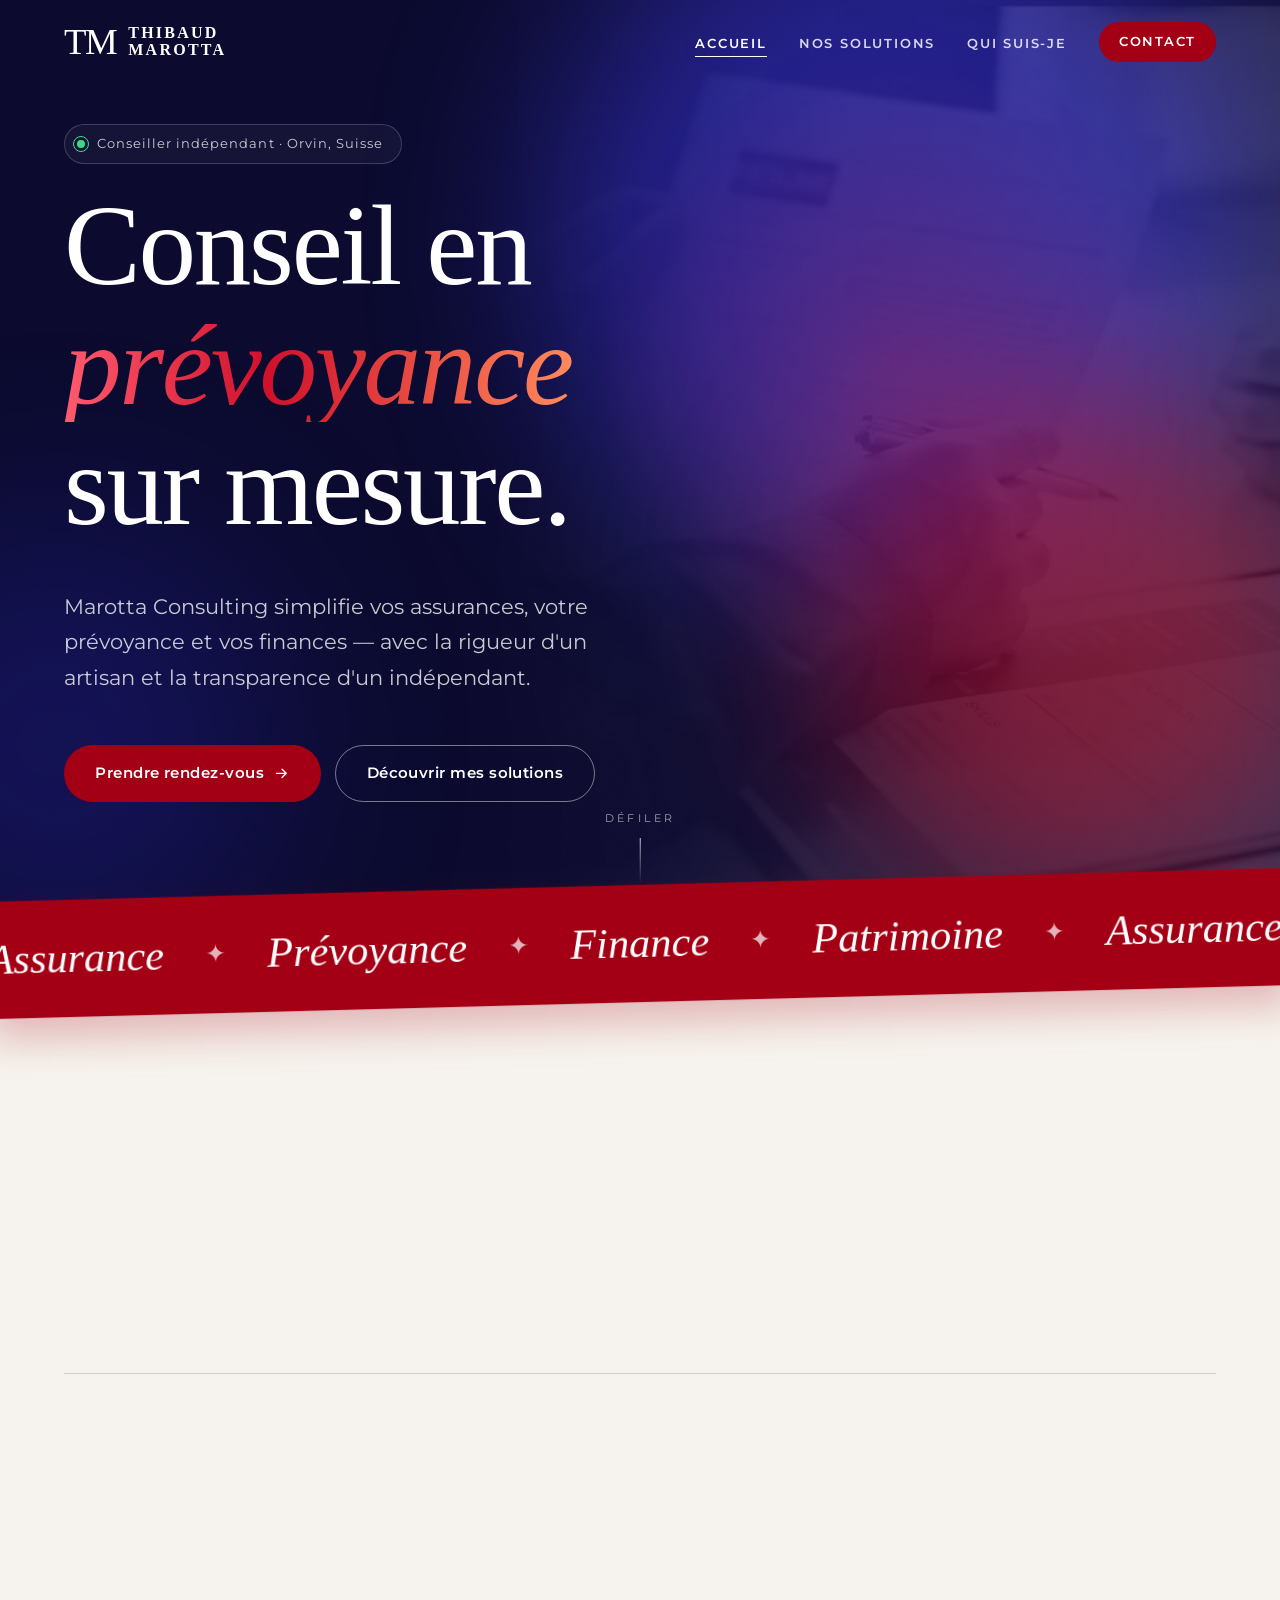
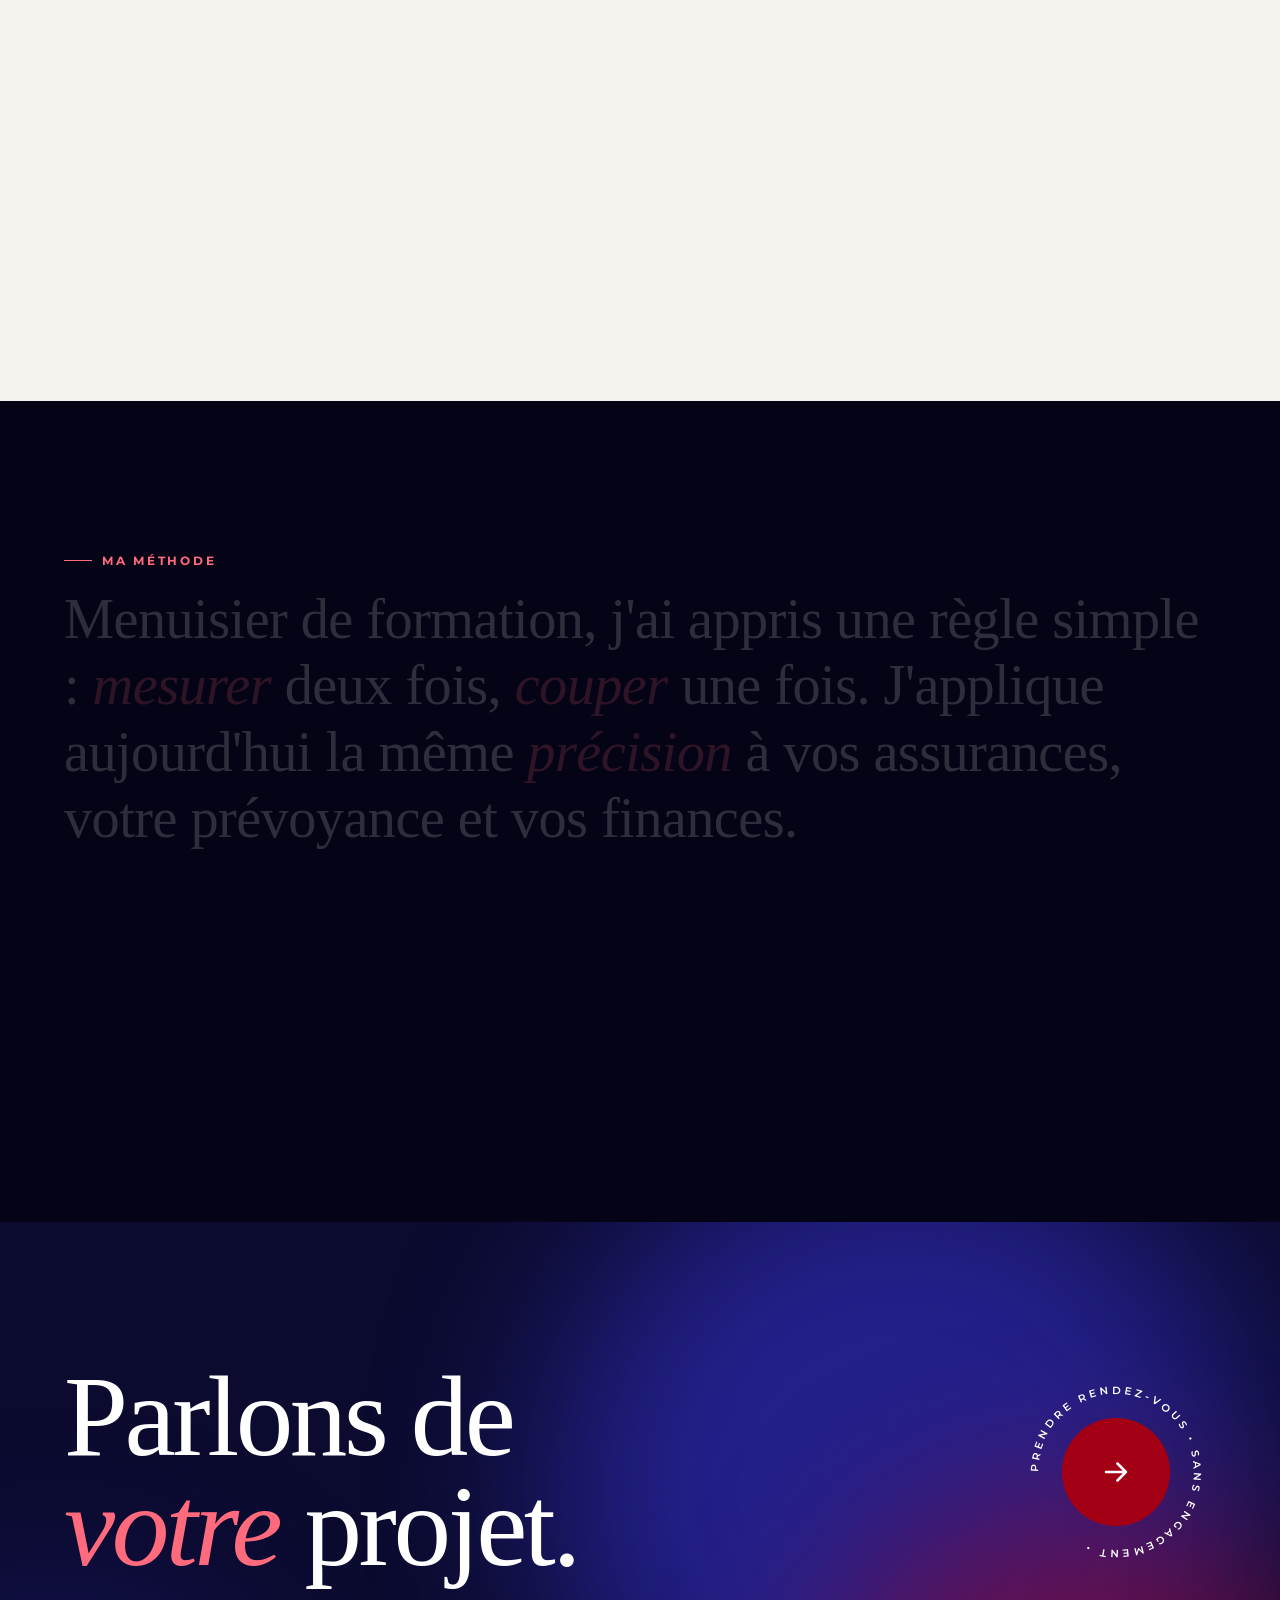
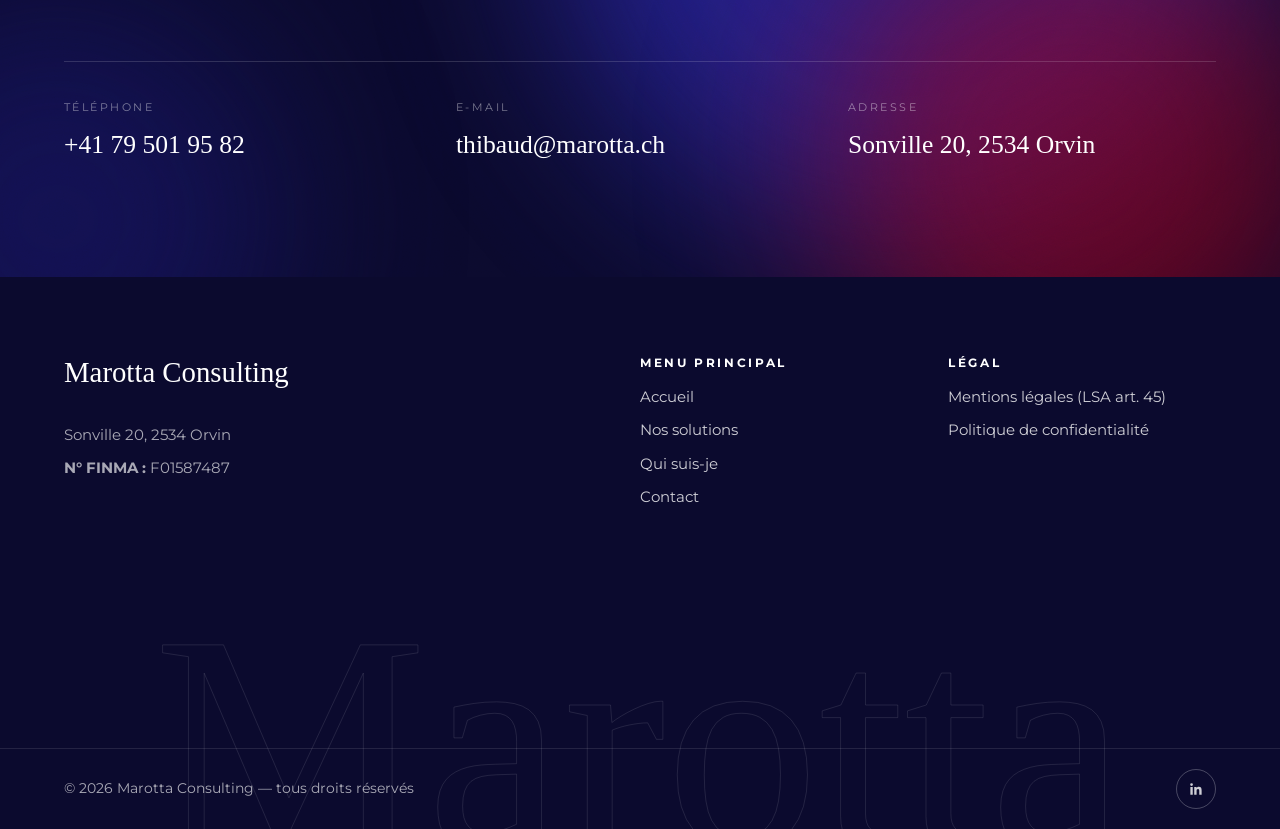
==== index.html @ e974b7c4 "Nouveau site marotta.ch (statique, prêt pour GitHub Pages) Refonte du site Site Creator en HTML/CSS/" ====
<!DOCTYPE html>
<html lang="fr">
<head>
  <meta charset="utf-8">
  <meta name="viewport" content="width=device-width, initial-scale=1">
  <title>Marotta Consulting | Conseil en assurance, prévoyance &amp; finance</title>
  <meta name="description" content="Marotta Consulting, votre partenaire indépendant en assurance, prévoyance et finance pour particuliers et entreprises. Contactez-moi pour un audit personnalisé.">
  <link rel="canonical" href="https://marotta.ch/">
  <meta property="og:title" content="Marotta Consulting | Conseil en assurance, prévoyance & finance">
  <meta property="og:description" content="Conseil indépendant en assurance, prévoyance et finance à Orvin (BE).">
  <meta property="og:image" content="https://marotta.ch/images/hero.png">
  <meta property="og:type" content="website">
  <meta name="theme-color" content="#0b0a2e">
  <link rel="icon" href="images/favicon.svg" type="image/svg+xml">
  <link rel="preconnect" href="https://fonts.bunny.net">
  <link rel="stylesheet" href="https://fonts.bunny.net/css?family=montserrat:400,500,600,700&display=swap">
  <link rel="stylesheet" href="css/style.css">
  <script>
    // Active les animations ; l'écran d'intro n'est montré qu'une fois par visite
    document.documentElement.classList.add("js");
    try { if (sessionStorage.getItem("intro-vue")) document.documentElement.classList.add("skip-intro"); } catch (e) {}
  </script>
</head>
<body>

  <div class="preloader" aria-hidden="true">
    <svg viewBox="0 0 120 70">
      <path d="M4 8 H56 M30 8 V64 M66 64 V8 L88 42 L110 8 V64"/>
    </svg>
    <span class="preloader-name">Thibaud Marotta</span>
  </div>

  <header class="site-header">
    <div class="container">
      <a class="logo" href="index.html" aria-label="Thibaud Marotta — accueil">
        <span class="logo-mark" aria-hidden="true">TM</span>
        <span class="logo-name">Thibaud<br>Marotta</span>
      </a>
      <button class="nav-toggle" type="button" aria-controls="main-nav" aria-expanded="false">
        <span class="visually-hidden">Ouvrir le menu</span>
        <svg viewBox="0 0 24 24" fill="none" stroke="currentColor" stroke-width="2" stroke-linecap="round" aria-hidden="true"><path d="M4 7h16M4 12h16M4 17h16"/></svg>
      </button>
      <nav class="main-nav" id="main-nav" aria-label="Menu principal">
        <ul>
          <li><a href="index.html" aria-current="page">Accueil</a></li>
          <li><a href="nos-solutions.html">Nos solutions</a></li>
          <li><a href="qui-suis-je.html">Qui suis-je</a></li>
          <li><a class="btn btn-primary" href="contact.html">Contact</a></li>
        </ul>
      </nav>
    </div>
  </header>

  <main>
    <section class="hero">
      <div class="aurora" aria-hidden="true"><span></span><span></span><span></span></div>
      <div class="hero-photo" aria-hidden="true"></div>
      <div class="container">
        <p class="hero-eyebrow"><span class="pulse" aria-hidden="true"></span> Conseiller indépendant · Orvin, Suisse</p>
        <h1 class="hero-title">
          <span class="line"><span>Conseil en</span></span>
          <span class="line"><span class="rotator" data-words="assurance,prévoyance,finance,patrimoine"><em>assurance</em></span></span>
          <span class="line"><span>sur mesure.</span></span>
        </h1>
        <p class="hero-lead">Marotta Consulting simplifie vos assurances, votre prévoyance et vos finances — avec la rigueur d'un artisan et la transparence d'un indépendant.</p>
        <div class="hero-actions">
          <a class="btn btn-primary" href="contact.html">
            Prendre rendez-vous
            <svg viewBox="0 0 24 24" fill="none" stroke="currentColor" stroke-width="2" stroke-linecap="round" stroke-linejoin="round" aria-hidden="true"><path d="M5 12h14M13 6l6 6-6 6"/></svg>
          </a>
          <a class="btn btn-outline" href="nos-solutions.html">Découvrir mes solutions</a>
        </div>
      </div>
      <a class="scroll-cue" href="#domaines">Défiler</a>
    </section>

    <div class="marquee" aria-hidden="true">
      <div class="marquee-track">
        <span>Assurance</span><span>Prévoyance</span><span>Finance</span><span>Patrimoine</span>
        <span>Assurance</span><span>Prévoyance</span><span>Finance</span><span>Patrimoine</span>
        <span>Assurance</span><span>Prévoyance</span><span>Finance</span><span>Patrimoine</span>
        <span>Assurance</span><span>Prévoyance</span><span>Finance</span><span>Patrimoine</span>
      </div>
    </div>

    <section class="section" id="domaines">
      <div class="container">
        <div class="section-head" data-reveal>
          <p class="kicker">Domaines d'activité</p>
          <h2 class="big-title">Quatre piliers pour <em>votre sérénité</em>.</h2>
        </div>
        <ul class="pillars">
          <li>
            <a class="pillar" href="contact.html?sujet=Assurance">
              <span class="pillar-num">01</span>
              <span class="pillar-name">Assurance</span>
              <span class="pillar-desc">Protéger ce qui compte le plus.</span>
              <span class="pillar-arrow" aria-hidden="true"><svg viewBox="0 0 24 24" fill="none" stroke="currentColor" stroke-width="1.8" stroke-linecap="round" stroke-linejoin="round"><path d="M5 12h14M13 6l6 6-6 6"/></svg></span>
            </a>
          </li>
          <li>
            <a class="pillar" href="contact.html?sujet=Prévoyance">
              <span class="pillar-num">02</span>
              <span class="pillar-name">Prévoyance</span>
              <span class="pillar-desc">Préparer sereinement votre avenir financier.</span>
              <span class="pillar-arrow" aria-hidden="true"><svg viewBox="0 0 24 24" fill="none" stroke="currentColor" stroke-width="1.8" stroke-linecap="round" stroke-linejoin="round"><path d="M5 12h14M13 6l6 6-6 6"/></svg></span>
            </a>
          </li>
          <li>
            <a class="pillar" href="contact.html?sujet=Finance">
              <span class="pillar-num">03</span>
              <span class="pillar-name">Finance</span>
              <span class="pillar-desc">Optimiser vos ressources et vos projets.</span>
              <span class="pillar-arrow" aria-hidden="true"><svg viewBox="0 0 24 24" fill="none" stroke="currentColor" stroke-width="1.8" stroke-linecap="round" stroke-linejoin="round"><path d="M5 12h14M13 6l6 6-6 6"/></svg></span>
            </a>
          </li>
          <li>
            <a class="pillar" href="contact.html?sujet=Patrimoine">
              <span class="pillar-num">04</span>
              <span class="pillar-name">Patrimoine</span>
              <span class="pillar-desc">Construire et transmettre votre patrimoine.</span>
              <span class="pillar-arrow" aria-hidden="true"><svg viewBox="0 0 24 24" fill="none" stroke="currentColor" stroke-width="1.8" stroke-linecap="round" stroke-linejoin="round"><path d="M5 12h14M13 6l6 6-6 6"/></svg></span>
            </a>
          </li>
        </ul>
      </div>
    </section>

    <section class="manifesto">
      <div class="container">
        <p class="kicker">Ma méthode</p>
        <p class="manifesto-text" data-accent="mesurer,couper,précision">
          Menuisier de formation, j'ai appris une règle simple : mesurer deux fois, couper une fois.
          J'applique aujourd'hui la même précision à vos assurances, votre prévoyance et vos finances.
        </p>
        <ol class="steps">
          <li>
            <h3><span>Étape 01</span>Mesurer</h3>
            <p>J'analyse votre situation, vos couvertures actuelles et vos objectifs.</p>
          </li>
          <li>
            <h3><span>Étape 02</span>Tracer</h3>
            <p>Je vous présente un plan clair, sans jargon, adapté à votre vie.</p>
          </li>
          <li>
            <h3><span>Étape 03</span>Assembler</h3>
            <p>Nous mettons en place ensemble les solutions retenues.</p>
          </li>
          <li>
            <h3><span>Étape 04</span>Ajuster</h3>
            <p>Je reste à vos côtés et j'adapte au fil de vos projets.</p>
          </li>
        </ol>
      </div>
    </section>

    <section class="cta-xl">
      <div class="aurora" aria-hidden="true"><span></span><span></span><span></span></div>
      <div class="container">
        <div class="cta-xl-inner">
          <h2 data-reveal>Parlons de<br><em>votre</em> projet.</h2>
          <a class="badge" href="contact.html" aria-label="Prendre rendez-vous, sans engagement">
            <svg class="badge-ring" viewBox="0 0 200 200" aria-hidden="true">
              <defs><path id="badge-circle" d="M100,100 m-78,0 a78,78 0 1,1 156,0 a78,78 0 1,1 -156,0"/></defs>
              <text><textPath href="#badge-circle">Prendre rendez-vous • sans engagement •</textPath></text>
            </svg>
            <span class="badge-core" aria-hidden="true">
              <svg viewBox="0 0 24 24" fill="none" stroke="currentColor" stroke-width="1.8" stroke-linecap="round" stroke-linejoin="round"><path d="M5 12h14M13 6l6 6-6 6"/></svg>
            </span>
          </a>
        </div>
        <div class="cta-contacts">
          <div><small>Téléphone</small><a href="tel:+41795019582">+41 79 501 95 82</a></div>
          <div><small>E-mail</small><a href="mailto:thibaud@marotta.ch">thibaud@marotta.ch</a></div>
          <div><small>Adresse</small><span>Sonville 20, 2534 Orvin</span></div>
        </div>
      </div>
    </section>
  </main>

  <footer class="site-footer">
    <div class="container footer-grid">
      <div>
        <h2>Marotta Consulting</h2>
        <p>Sonville 20, 2534 Orvin</p>
        <p><strong>N° FINMA :</strong> F01587487</p>
      </div>
      <nav aria-label="Menu du pied de page">
        <h2>Menu principal</h2>
        <ul>
          <li><a href="index.html">Accueil</a></li>
          <li><a href="nos-solutions.html">Nos solutions</a></li>
          <li><a href="qui-suis-je.html">Qui suis-je</a></li>
          <li><a href="contact.html">Contact</a></li>
        </ul>
      </nav>
      <div>
        <h2>Légal</h2>
        <ul>
          <li><a href="documents/lsa_art45.pdf" target="_blank" rel="noopener">Mentions légales (LSA art. 45)</a></li>
          <li><a href="politique-de-confidentialite.html">Politique de confidentialité</a></li>
        </ul>
      </div>
    </div>
    <div class="footer-bottom">
      <div class="container">
        <p>© <span data-year>2026</span> Marotta Consulting — tous droits réservés</p>
        <a class="social" href="https://www.linkedin.com/in/thibaud-marotta-7232b728a" target="_blank" rel="noopener" aria-label="LinkedIn de Thibaud Marotta">
          <svg viewBox="0 0 24 24" fill="currentColor" aria-hidden="true"><path d="M20.45 20.45h-3.56v-5.57c0-1.33-.02-3.04-1.85-3.04-1.85 0-2.14 1.45-2.14 2.94v5.67H9.35V9h3.41v1.56h.05c.48-.9 1.64-1.85 3.37-1.85 3.6 0 4.27 2.37 4.27 5.46v6.28zM5.34 7.43a2.06 2.06 0 1 1 0-4.13 2.06 2.06 0 0 1 0 4.13zM7.12 20.45H3.56V9h3.56v11.45z"/></svg>
        </a>
      </div>
    </div>
  </footer>

  <script src="js/main.js"></script>
</body>
</html>
---- css/style.css ----
/* ==========================================================================
   Marotta Consulting — feuille de style principale
   Identité : bleu nuit + bordeaux, titres serif, texte Montserrat.
   ========================================================================== */

:root {
  --night: #0b0a2e;        /* fond sombre principal */
  --navy: #16145f;         /* bleu nuit de la marque */
  --indigo: #2b27a8;
  --ink: #050416;          /* titres sur fond clair */
  --text: #290005;         /* texte courant */
  --muted: rgba(5, 4, 22, 0.58);
  --red: #a30015;          /* bordeaux : boutons / accents */
  --red-bright: #d1102b;
  --red-dark: #7d0010;
  --cream: #f6f3ee;        /* fond clair chaleureux */
  --soft: #f7f7f7;
  --white: #ffffff;

  --serif: "Times New Roman", Times, Georgia, serif;
  --sans: "Montserrat", system-ui, -apple-system, "Segoe UI", Roboto, sans-serif;

  --radius: 14px;
  --shadow: 0 18px 40px rgba(5, 4, 22, 0.1);
  --container: 1200px;
  --header-h: 84px;
  --ease: cubic-bezier(0.22, 1, 0.36, 1);

  /* grain léger (bruit SVG) */
  --grain: url("data:image/svg+xml,%3Csvg xmlns='http://www.w3.org/2000/svg' width='160' height='160'%3E%3Cfilter id='n'%3E%3CfeTurbulence type='fractalNoise' baseFrequency='.85' numOctaves='3' stitchTiles='stitch'/%3E%3C/filter%3E%3Crect width='100%25' height='100%25' filter='url(%23n)' opacity='.55'/%3E%3C/svg%3E");
}

*,
*::before,
*::after { box-sizing: border-box; }

html { scroll-behavior: smooth; }

body {
  margin: 0;
  font-family: var(--sans);
  font-size: 1.05rem;
  line-height: 1.7;
  color: var(--text);
  background: var(--cream);
  -webkit-font-smoothing: antialiased;
  overflow-x: hidden;
}

::selection { background: var(--red); color: var(--white); }

img { max-width: 100%; display: block; }
a { color: var(--red); }

h1, h2, h3 {
  font-family: var(--serif);
  font-weight: 400;
  color: var(--ink);
  line-height: 1.05;
  margin: 0 0 0.6em;
}
em { font-style: italic; }

.container {
  width: 100%;
  max-width: var(--container);
  margin: 0 auto;
  padding: 0 24px;
}

.visually-hidden {
  position: absolute !important;
  width: 1px; height: 1px;
  overflow: hidden;
  clip: rect(0 0 0 0);
  white-space: nowrap;
}

.kicker {
  display: inline-flex;
  align-items: center;
  gap: 10px;
  margin: 0 0 1.2em;
  font-size: 0.78rem;
  font-weight: 700;
  letter-spacing: 0.22em;
  text-transform: uppercase;
  color: var(--red);
}
.kicker::before {
  content: "";
  width: 28px;
  height: 1px;
  background: currentColor;
}

/* ---------- Écran d'intro (accueil) ---------- */

.preloader {
  position: fixed;
  inset: 0;
  z-index: 100;
  display: none;
  place-items: center;
  background: var(--night);
  color: var(--white);
  /* filet de sécurité : disparaît même si le JS échoue */
  animation: preloader-out 0.8s var(--ease) 2.6s forwards;
}
.js .preloader { display: grid; }
.preloader svg { width: 150px; height: auto; overflow: visible; }
.preloader path {
  fill: none;
  stroke: currentColor;
  stroke-width: 2;
  stroke-dasharray: 400;
  stroke-dashoffset: 400;
  animation: draw 1.2s var(--ease) 0.1s forwards;
}
.preloader-name {
  position: absolute;
  bottom: 12vh;
  font-size: 0.75rem;
  letter-spacing: 0.4em;
  text-transform: uppercase;
  opacity: 0;
  animation: fade-in 0.6s ease 0.6s forwards;
}
.is-loaded .preloader { animation: preloader-out 0.9s var(--ease) forwards; }
.js.skip-intro .preloader { display: none; }

@keyframes draw { to { stroke-dashoffset: 0; } }
@keyframes fade-in { to { opacity: 1; } }
@keyframes preloader-out {
  to { transform: translateY(-100%); visibility: hidden; }
}

/* ---------- Boutons ---------- */

.btn {
  position: relative;
  display: inline-flex;
  align-items: center;
  gap: 0.6em;
  padding: 0.95em 2em;
  border-radius: 999px;
  border: 1px solid transparent;
  font-family: var(--sans);
  font-size: 0.95rem;
  font-weight: 600;
  letter-spacing: 0.03em;
  text-decoration: none;
  cursor: pointer;
  overflow: hidden;
  isolation: isolate;
  transition: color 0.4s var(--ease), border-color 0.4s, transform 0.3s var(--ease);
}
/* remplissage qui monte au survol */
.btn::before {
  content: "";
  position: absolute;
  inset: 0;
  z-index: -1;
  border-radius: inherit;
  transform: translateY(101%);
  transition: transform 0.5s var(--ease);
}
.btn:hover::before { transform: translateY(0); }
.btn svg { width: 1.1em; height: 1.1em; transition: transform 0.4s var(--ease); }
.btn:hover svg { transform: translateX(4px); }

.btn-primary { background: var(--red); color: var(--white); }
.btn-primary::before { background: var(--ink); }

.btn-outline { border-color: rgba(255, 255, 255, 0.45); color: var(--white); }
.btn-outline::before { background: var(--white); }
.btn-outline:hover { color: var(--night); }

.btn-dark { background: var(--ink); color: var(--white); }
.btn-dark::before { background: var(--red); }

/* ---------- En-tête ---------- */

.site-header {
  position: fixed;
  inset: 0 0 auto 0;
  z-index: 50;
  height: var(--header-h);
  display: flex;
  align-items: center;
  transition: background-color 0.4s, transform 0.5s var(--ease), box-shadow 0.4s;
}
.site-header.is-solid,
.page-inner .site-header.is-solid {
  background: rgba(11, 10, 46, 0.82);
  -webkit-backdrop-filter: blur(14px);
  backdrop-filter: blur(14px);
  box-shadow: 0 1px 0 rgba(255, 255, 255, 0.08);
}
.site-header.is-hidden { transform: translateY(-100%); }

.site-header .container {
  display: flex;
  align-items: center;
  justify-content: space-between;
  gap: 24px;
}

.logo {
  display: flex;
  align-items: center;
  gap: 12px;
  color: var(--white);
  text-decoration: none;
}
.logo-mark {
  font-family: var(--serif);
  font-size: 2.3rem;
  letter-spacing: -0.04em;
  line-height: 1;
  transition: transform 0.5s var(--ease);
}
.logo:hover .logo-mark { transform: rotate(-6deg) scale(1.05); }
.logo-name {
  font-family: var(--serif);
  font-size: 1rem;
  font-weight: 700;
  letter-spacing: 0.14em;
  line-height: 1.05;
  text-transform: uppercase;
}

.nav-toggle {
  display: none;
  background: none;
  border: 0;
  color: var(--white);
  padding: 8px;
  cursor: pointer;
}
.nav-toggle svg { width: 28px; height: 28px; }

.main-nav ul {
  display: flex;
  align-items: center;
  gap: 32px;
  margin: 0;
  padding: 0;
  list-style: none;
}
.main-nav a:not(.btn) {
  position: relative;
  color: rgba(255, 255, 255, 0.82);
  text-decoration: none;
  font-size: 0.8rem;
  font-weight: 600;
  letter-spacing: 0.14em;
  text-transform: uppercase;
  transition: color 0.3s;
}
.main-nav a:not(.btn)::after {
  content: "";
  position: absolute;
  left: 0;
  right: 0;
  bottom: -6px;
  height: 1px;
  background: currentColor;
  transform: scaleX(0);
  transform-origin: right;
  transition: transform 0.5s var(--ease);
}
.main-nav a:not(.btn):hover,
.main-nav a[aria-current="page"] { color: var(--white); }
.main-nav a:not(.btn):hover::after,
.main-nav a[aria-current="page"]::after { transform: scaleX(1); transform-origin: left; }
.main-nav .btn { padding: 0.65em 1.5em; font-size: 0.8rem; letter-spacing: 0.12em; text-transform: uppercase; }
.main-nav .btn-primary::before { background: var(--white); }
.main-nav .btn-primary:hover { color: var(--night); }

/* ---------- Fond animé (aurores) ---------- */

.hero,
.page-hero,
.cta-xl {
  position: relative;
  overflow: hidden;
  background: var(--night);
  color: rgba(255, 255, 255, 0.78);
  isolation: isolate;
}
.aurora {
  position: absolute;
  inset: -20%;
  z-index: -2;
  pointer-events: none;
}
.aurora span {
  position: absolute;
  border-radius: 50%;
  filter: blur(90px);
  opacity: 0.75;
  will-change: transform;
}
.aurora span:nth-child(1) {
  width: 55vw; height: 55vw;
  left: 45%; top: 5%;
  background: var(--indigo);
  animation: float-a 18s ease-in-out infinite alternate;
}
.aurora span:nth-child(2) {
  width: 40vw; height: 40vw;
  left: 60%; top: 45%;
  background: var(--red);
  opacity: 0.55;
  animation: float-b 22s ease-in-out infinite alternate;
}
.aurora span:nth-child(3) {
  width: 35vw; height: 35vw;
  left: 5%; top: 55%;
  background: var(--navy);
  animation: float-c 16s ease-in-out infinite alternate;
}
@keyframes float-a { to { transform: translate(-18vw, 12vh) scale(1.15); } }
@keyframes float-b { to { transform: translate(-25vw, -18vh) scale(0.85); } }
@keyframes float-c { to { transform: translate(20vw, -10vh) scale(1.2); } }

/* grain par-dessus */
.hero::after,
.page-hero::after,
.cta-xl::after {
  content: "";
  position: absolute;
  inset: 0;
  z-index: -1;
  background-image: var(--grain);
  opacity: 0.14;
  mix-blend-mode: overlay;
  pointer-events: none;
}

/* ---------- Bandeau d'accueil ---------- */

.hero {
  min-height: 100vh;
  min-height: 100svh;
  display: flex;
  align-items: center;
  padding: calc(var(--header-h) + 40px) 0 110px;
}
/* photo discrète à droite */
.hero-photo {
  position: absolute;
  inset: 0 0 0 38%;
  z-index: -2;
  background: url("../images/hero.png") center / cover no-repeat;
  opacity: 0.22;
  mix-blend-mode: luminosity;
  -webkit-mask-image: linear-gradient(90deg, transparent, #000 45%);
  mask-image: linear-gradient(90deg, transparent, #000 45%);
}
/* halo qui suit la souris */
.hero::before {
  content: "";
  position: absolute;
  inset: 0;
  z-index: -1;
  background: radial-gradient(520px circle at var(--mx, 70%) var(--my, 40%), rgba(209, 16, 43, 0.22), transparent 60%);
  transition: background 0.2s;
  pointer-events: none;
}

.hero-eyebrow {
  display: inline-flex;
  align-items: center;
  gap: 12px;
  margin: 0 0 2em;
  padding: 8px 18px 8px 12px;
  border: 1px solid rgba(255, 255, 255, 0.18);
  border-radius: 999px;
  font-size: 0.8rem;
  letter-spacing: 0.08em;
  background: rgba(255, 255, 255, 0.04);
}
.pulse {
  position: relative;
  width: 8px;
  height: 8px;
  border-radius: 50%;
  background: #3ddc84;
}
.pulse::after {
  content: "";
  position: absolute;
  inset: -4px;
  border-radius: 50%;
  border: 1px solid #3ddc84;
  animation: pulse 2s ease-out infinite;
}
@keyframes pulse { from { transform: scale(0.6); opacity: 1; } to { transform: scale(2.2); opacity: 0; } }

.hero-title {
  color: var(--white);
  font-size: clamp(3rem, 9vw, 7.4rem);
  line-height: 0.98;
  letter-spacing: -0.02em;
  margin-bottom: 0.35em;
}
.hero-title .line { display: block; overflow: hidden; padding-bottom: 0.06em; }
.hero-title .line > span { display: inline-block; }
.hero-title em {
  font-style: italic;
  background: linear-gradient(90deg, #ff5a6e, var(--red-bright) 40%, #ff8a5c);
  -webkit-background-clip: text;
  background-clip: text;
  color: transparent;
}

/* mot qui change tout seul */
.rotator { display: inline-block; }
.rotator em { display: inline-block; transition: transform 0.6s var(--ease), opacity 0.6s var(--ease), filter 0.6s; }
.rotator.is-out em { transform: translateY(-60%); opacity: 0; filter: blur(6px); }
.rotator.is-in em { transform: translateY(60%); opacity: 0; filter: blur(6px); transition: none; }

.hero-lead {
  font-size: clamp(1.05rem, 1.8vw, 1.3rem);
  max-width: 560px;
  margin: 0 0 2.4em;
}
.hero-actions { display: flex; flex-wrap: wrap; gap: 14px; }

.scroll-cue {
  position: absolute;
  left: 50%;
  bottom: 28px;
  transform: translateX(-50%);
  display: flex;
  flex-direction: column;
  align-items: center;
  gap: 10px;
  color: rgba(255, 255, 255, 0.6);
  font-size: 0.7rem;
  letter-spacing: 0.3em;
  text-transform: uppercase;
  text-decoration: none;
}
.scroll-cue::after {
  content: "";
  width: 1px;
  height: 46px;
  background: linear-gradient(rgba(255, 255, 255, 0.8), transparent);
  animation: cue 2s var(--ease) infinite;
  transform-origin: top;
}
@keyframes cue {
  0% { transform: scaleY(0); }
  50% { transform: scaleY(1); transform-origin: top; }
  51% { transform-origin: bottom; }
  100% { transform: scaleY(0); transform-origin: bottom; }
}

/* apparition du titre au chargement */
.js .hero-title .line > span,
.js .hero-eyebrow,
.js .hero-lead,
.js .hero-actions {
  transform: translateY(110%);
  opacity: 0;
}
.js .hero-eyebrow,
.js .hero-lead,
.js .hero-actions { transform: translateY(30px); }
.is-loaded .hero-title .line > span,
.is-loaded .hero-eyebrow,
.is-loaded .hero-lead,
.is-loaded .hero-actions {
  transform: none;
  opacity: 1;
  transition: transform 1.2s var(--ease), opacity 1.2s var(--ease);
}
.is-loaded .hero-eyebrow { transition-delay: 0.1s; }
.is-loaded .hero-title .line:nth-child(1) > span { transition-delay: 0.2s; }
.is-loaded .hero-title .line:nth-child(2) > span { transition-delay: 0.32s; }
.is-loaded .hero-title .line:nth-child(3) > span { transition-delay: 0.44s; }
.is-loaded .hero-lead { transition-delay: 0.6s; }
.is-loaded .hero-actions { transition-delay: 0.72s; }

/* ---------- Bandeau défilant ---------- */

.marquee {
  position: relative;
  overflow: hidden;
  padding: 22px 0;
  background: var(--red);
  color: var(--white);
  transform: rotate(-1.5deg) scale(1.02);
  margin: -26px 0 0;
  z-index: 2;
  box-shadow: 0 20px 40px rgba(163, 0, 21, 0.25);
}
.marquee-track {
  display: flex;
  width: max-content;
  animation: marquee 28s linear infinite;
}
.marquee:hover .marquee-track { animation-play-state: paused; }
.marquee-track span {
  display: inline-flex;
  align-items: center;
  gap: 40px;
  padding-right: 40px;
  font-family: var(--serif);
  font-size: clamp(1.6rem, 3.4vw, 2.6rem);
  font-style: italic;
  white-space: nowrap;
}
.marquee-track span::after { content: "✦"; font-style: normal; font-size: 0.6em; opacity: 0.7; }
@keyframes marquee { to { transform: translateX(-50%); } }

/* ---------- Sections ---------- */

.section { padding: 120px 0; }
.section-soft { background: var(--soft); }

.section-head { max-width: 820px; margin-bottom: 60px; }
.big-title {
  font-size: clamp(2.4rem, 5.5vw, 4.4rem);
  letter-spacing: -0.02em;
}
.big-title em { color: var(--red); }

.section-title {
  text-align: center;
  font-size: clamp(2rem, 4.4vw, 3rem);
  letter-spacing: -0.01em;
}
.section-intro {
  max-width: 760px;
  margin: 0 auto 60px;
  text-align: center;
  color: var(--muted);
}

/* Les 4 piliers (liste interactive) */
.pillars { list-style: none; margin: 0; padding: 0; border-top: 1px solid rgba(5, 4, 22, 0.15); }
.pillar {
  position: relative;
  display: grid;
  grid-template-columns: 80px 1fr 1.2fr 60px;
  align-items: center;
  gap: 24px;
  padding: 34px 28px;
  border-bottom: 1px solid rgba(5, 4, 22, 0.15);
  color: var(--ink);
  text-decoration: none;
  overflow: hidden;
  isolation: isolate;
  transition: color 0.5s var(--ease), padding 0.5s var(--ease);
}
.pillar::before {
  content: "";
  position: absolute;
  inset: 0;
  z-index: -1;
  background: linear-gradient(100deg, var(--night), var(--navy) 60%, var(--red));
  clip-path: inset(100% 0 0 0);
  transition: clip-path 0.6s var(--ease);
}
.pillar:hover,
.pillar:focus-visible { color: var(--white); padding-left: 44px; }
.pillar:hover::before,
.pillar:focus-visible::before { clip-path: inset(0 0 0 0); }
.pillar-num { font-size: 0.85rem; font-weight: 600; letter-spacing: 0.1em; opacity: 0.55; }
.pillar-name {
  font-family: var(--serif);
  font-size: clamp(2rem, 4.6vw, 3.6rem);
  line-height: 1;
  transition: transform 0.5s var(--ease);
}
.pillar:hover .pillar-name { transform: translateX(10px); font-style: italic; }
.pillar-desc { color: inherit; opacity: 0.7; }
.pillar-arrow {
  justify-self: end;
  display: grid;
  place-items: center;
  width: 52px;
  height: 52px;
  border-radius: 50%;
  border: 1px solid currentColor;
  transition: transform 0.5s var(--ease), background 0.4s, color 0.4s;
}
.pillar-arrow svg { width: 20px; height: 20px; }
.pillar:hover .pillar-arrow { transform: rotate(-45deg); background: var(--white); color: var(--red); border-color: var(--white); }

/* Manifeste (s'éclaire mot à mot) */
.manifesto {
  padding: 140px 0 100px;
  background: var(--ink);
  color: var(--white);
}
.manifesto .kicker { color: #ff6b7d; }
.manifesto-text {
  margin: 0;
  font-family: var(--serif);
  font-size: clamp(1.9rem, 4.4vw, 3.6rem);
  line-height: 1.18;
  letter-spacing: -0.01em;
}
.manifesto-text .w { opacity: 0.16; transition: opacity 0.3s; }
.manifesto-text .w.is-lit { opacity: 1; }
.manifesto-text .w.accent { font-style: italic; color: #ff6b7d; }
.no-js .manifesto-text .w, .manifesto-text:not(.is-split) { opacity: 1; }

/* Méthode en 4 étapes */
.steps {
  position: relative;
  display: grid;
  grid-template-columns: repeat(4, 1fr);
  gap: 32px;
  list-style: none;
  margin: 90px 0 0;
  padding: 40px 0 0;
  counter-reset: step;
}
.steps::before {
  content: "";
  position: absolute;
  top: 0;
  left: 0;
  right: 0;
  height: 1px;
  background: linear-gradient(90deg, #ff6b7d, rgba(255, 255, 255, 0.25));
  transform: scaleX(var(--progress, 0));
  transform-origin: left;
  transition: transform 1.6s var(--ease);
}
.steps.is-in { --progress: 1; }
.steps li { position: relative; }
.steps li::before {
  content: "";
  position: absolute;
  top: -46px;
  left: 0;
  width: 11px;
  height: 11px;
  border-radius: 50%;
  background: #ff6b7d;
  box-shadow: 0 0 0 6px rgba(255, 107, 125, 0.15);
}
.steps h3 { color: var(--white); font-size: 1.9rem; margin-bottom: 0.3em; }
.steps h3 span { display: block; margin-bottom: 0.6em; font-family: var(--sans); font-size: 0.75rem; letter-spacing: 0.2em; color: rgba(255, 255, 255, 0.5); }
.steps p { margin: 0; color: rgba(255, 255, 255, 0.65); font-size: 0.98rem; }

/* Grand appel à l'action */
.cta-xl { padding: 140px 0 110px; }
.cta-xl-inner {
  display: grid;
  grid-template-columns: 1fr auto;
  align-items: center;
  gap: 40px;
}
.cta-xl h2 {
  color: var(--white);
  font-size: clamp(3rem, 9vw, 7.5rem);
  letter-spacing: -0.03em;
  line-height: 0.95;
  margin: 0;
}
.cta-xl h2 em { color: #ff6b7d; }

/* badge rond qui tourne */
.badge {
  position: relative;
  display: grid;
  place-items: center;
  width: 200px;
  height: 200px;
  border-radius: 50%;
  color: var(--white);
  text-decoration: none;
  transition: transform 0.4s var(--ease);
}
.badge-ring {
  position: absolute;
  inset: 0;
  width: 100%;
  height: 100%;
  animation: spin 16s linear infinite;
}
.badge-ring text { font-family: var(--sans); font-size: 10.5px; font-weight: 600; letter-spacing: 3.2px; text-transform: uppercase; fill: currentColor; }
.badge-core {
  display: grid;
  place-items: center;
  width: 108px;
  height: 108px;
  border-radius: 50%;
  background: var(--red);
  transition: transform 0.5s var(--ease), background 0.4s;
}
.badge-core svg { width: 34px; height: 34px; transition: transform 0.5s var(--ease); }
.badge:hover .badge-core { transform: scale(1.12); background: var(--red-bright); }
.badge:hover .badge-core svg { transform: rotate(-45deg); }
.badge:hover .badge-ring { animation-duration: 5s; }
@keyframes spin { to { transform: rotate(360deg); } }

.cta-contacts {
  display: grid;
  grid-template-columns: repeat(3, 1fr);
  gap: 24px;
  margin-top: 80px;
  padding-top: 36px;
  border-top: 1px solid rgba(255, 255, 255, 0.15);
}
.cta-contacts small {
  display: block;
  margin-bottom: 6px;
  font-size: 0.7rem;
  letter-spacing: 0.22em;
  text-transform: uppercase;
  color: rgba(255, 255, 255, 0.45);
}
.cta-contacts a,
.cta-contacts span {
  font-family: var(--serif);
  font-size: clamp(1.2rem, 2vw, 1.6rem);
  color: var(--white);
  text-decoration: none;
}
.cta-contacts a { background: linear-gradient(currentColor, currentColor) 0 100% / 0 1px no-repeat; transition: background-size 0.5s var(--ease); }
.cta-contacts a:hover { background-size: 100% 1px; }

/* ---------- Pages intérieures ---------- */

.page-hero {
  padding: calc(var(--header-h) + 90px) 0 90px;
}
.page-hero::before {
  content: "";
  position: absolute;
  inset: -30%;
  z-index: -2;
  background:
    radial-gradient(40% 50% at 80% 30%, rgba(43, 39, 168, 0.9), transparent 70%),
    radial-gradient(30% 40% at 95% 90%, rgba(163, 0, 21, 0.7), transparent 70%),
    radial-gradient(35% 45% at 10% 100%, rgba(22, 20, 95, 0.9), transparent 70%);
  filter: blur(40px);
  animation: drift 20s ease-in-out infinite alternate;
}
@keyframes drift { to { transform: translate(-6%, 4%) rotate(8deg); } }
.page-hero h1 {
  color: var(--white);
  font-size: clamp(3rem, 8vw, 6rem);
  letter-spacing: -0.02em;
  margin: 0;
  animation: rise 1.2s var(--ease) both 0.1s;
}
.breadcrumb {
  font-size: 0.8rem;
  letter-spacing: 0.1em;
  margin: 0 0 1em;
  animation: rise 1s var(--ease) both;
}
.breadcrumb a { color: rgba(255, 255, 255, 0.85); }
@keyframes rise { from { opacity: 0; transform: translateY(40px); } }

/* Cartes « nos solutions » */
.solutions {
  display: grid;
  grid-template-columns: repeat(3, 1fr);
  gap: 28px;
}
.solution {
  display: flex;
  flex-direction: column;
  background: var(--white);
  border-radius: var(--radius);
  overflow: hidden;
  box-shadow: var(--shadow);
  transition: transform 0.6s var(--ease), box-shadow 0.6s var(--ease);
}
.solution:hover { transform: translateY(-8px); box-shadow: 0 30px 60px rgba(5, 4, 22, 0.16); }
.solution-media { overflow: hidden; background: linear-gradient(135deg, var(--navy), var(--red)); }
.solution-img {
  aspect-ratio: 4 / 3;
  object-fit: cover;
  width: 100%;
  transition: transform 1s var(--ease);
}
.solution:hover .solution-img { transform: scale(1.08); }
.solution-body { display: flex; flex-direction: column; flex: 1; padding: 30px 28px 32px; }
.solution h3 { font-size: 1.8rem; }
.solution p { color: var(--muted); flex: 1; }
.solution .btn { align-self: flex-start; }

/* Page « Qui suis-je » */
.about {
  display: grid;
  grid-template-columns: 5fr 7fr;
  gap: 70px;
  align-items: center;
}
.about-figure { position: relative; margin: 0; }
.about-figure::before {
  content: "";
  position: absolute;
  inset: 24px -24px -24px 24px;
  border: 1px solid var(--red);
  border-radius: var(--radius);
  z-index: -1;
  transition: transform 0.8s var(--ease);
}
.about-figure:hover::before { transform: translate(-12px, -12px); }
.about-photo {
  width: 100%;
  border-radius: var(--radius);
  box-shadow: var(--shadow);
  background: linear-gradient(135deg, var(--navy), var(--red));
  aspect-ratio: 4 / 5;
  object-fit: cover;
}
.eyebrow {
  margin: 0 0 0.6em;
  color: var(--red);
  font-size: 0.78rem;
  font-weight: 700;
  letter-spacing: 0.22em;
  text-transform: uppercase;
}
.about h2 { font-size: clamp(2.6rem, 5vw, 4rem); margin-bottom: 0.2em; }
.about-role { margin: 0 0 1.6em; font-weight: 600; color: var(--muted); }
.about-tagline { font-family: var(--serif); font-style: italic; font-size: 1.6rem; line-height: 1.3; color: var(--ink); margin: 0 0 1em; }
.quote {
  margin: 0 0 2em;
  padding: 4px 0 4px 26px;
  border-left: 2px solid var(--red);
}

/* Page Contact */
.contact-layout {
  display: grid;
  grid-template-columns: 7fr 5fr;
  gap: 56px;
  align-items: start;
}
.card {
  background: var(--white);
  border-radius: var(--radius);
  box-shadow: var(--shadow);
  padding: 40px;
}
.card h2 { font-size: 2.2rem; }
.form-grid { display: grid; grid-template-columns: 1fr 1fr; gap: 20px; }
.field { display: flex; flex-direction: column; gap: 6px; }
.field-full { grid-column: 1 / -1; }
.field label { font-size: 0.8rem; font-weight: 700; letter-spacing: 0.08em; text-transform: uppercase; }
.field input,
.field select,
.field textarea {
  width: 100%;
  padding: 14px 16px;
  font: inherit;
  font-size: 1rem;
  color: var(--ink);
  background: var(--cream);
  border: 1px solid transparent;
  border-bottom: 1px solid rgba(5, 4, 22, 0.25);
  border-radius: 8px 8px 0 0;
  transition: border-color 0.3s, background 0.3s, box-shadow 0.3s;
}
.field input:focus,
.field select:focus,
.field textarea:focus { outline: none; background: var(--white); border-color: var(--red); box-shadow: 0 8px 20px rgba(163, 0, 21, 0.08); }
.field textarea { min-height: 170px; resize: vertical; }
.form-note { font-size: 0.85rem; color: var(--muted); margin: 0; }
.honeypot { position: absolute; left: -10000px; }

.alert { display: none; padding: 14px 18px; border-radius: 8px; margin-bottom: 20px; font-weight: 500; }
.alert.is-visible { display: block; animation: rise 0.6s var(--ease); }
.alert-success { background: #e7f5ec; color: #135c2e; }
.alert-error { background: #fdecee; color: var(--red-dark); }

.contact-side h2 { font-size: 2.2rem; }
.contact-items { display: grid; gap: 22px; }
.contact-item {
  display: flex;
  align-items: center;
  gap: 16px;
  color: var(--text);
  text-decoration: none;
}
.contact-item-icon {
  flex: none;
  width: 54px;
  height: 54px;
  display: grid;
  place-items: center;
  border-radius: 50%;
  background: var(--white);
  box-shadow: var(--shadow);
  color: var(--red);
  transition: background 0.4s, color 0.4s, transform 0.4s var(--ease);
}
.contact-item-icon svg { width: 22px; height: 22px; }
a.contact-item:hover .contact-item-icon { background: var(--red); color: var(--white); transform: rotate(-10deg) scale(1.08); }

/* Pages de texte */
.prose { max-width: 800px; margin: 0 auto; }
.prose h2 { font-size: 2rem; margin-top: 1.8em; }
.prose p, .prose li { color: #3a2a2c; }

/* CTA simple (pages intérieures) */
.cta {
  position: relative;
  padding: 90px 0;
  text-align: center;
  background: var(--ink);
  color: rgba(255, 255, 255, 0.8);
  overflow: hidden;
}
.cta h2 { color: var(--white); font-size: clamp(2.2rem, 5vw, 3.6rem); margin-bottom: 0.3em; }
.cta p { margin: 0 auto 1.8em; max-width: 620px; }

/* ---------- Pied de page ---------- */

.site-footer {
  position: relative;
  background: var(--night);
  color: rgba(255, 255, 255, 0.65);
  font-size: 0.95rem;
  overflow: hidden;
}
/* grand nom en filigrane */
.site-footer::before {
  content: "Marotta";
  position: absolute;
  left: 50%;
  bottom: -0.22em;
  transform: translateX(-50%);
  font-family: var(--serif);
  font-size: clamp(6rem, 24vw, 22rem);
  line-height: 1;
  color: transparent;
  -webkit-text-stroke: 1px rgba(255, 255, 255, 0.1);
  white-space: nowrap;
  pointer-events: none;
}
.site-footer a { color: rgba(255, 255, 255, 0.8); text-decoration: none; }
.site-footer a:hover { color: var(--white); }
.footer-grid {
  position: relative;
  display: grid;
  grid-template-columns: 2fr 1fr 1fr;
  gap: 40px;
  padding: 80px 24px clamp(120px, 18vw, 240px);
}
.footer-grid h2 {
  font-family: var(--sans);
  font-size: 0.75rem;
  font-weight: 700;
  letter-spacing: 0.22em;
  text-transform: uppercase;
  color: var(--white);
  margin-bottom: 1.2em;
}
.footer-grid > div:first-child h2 { font-family: var(--serif); font-size: 1.8rem; letter-spacing: 0; text-transform: none; font-weight: 400; }
.footer-grid ul { list-style: none; margin: 0; padding: 0; }
.footer-grid li { margin-bottom: 0.5em; }
.footer-grid p { margin: 0 0 0.5em; }
.footer-bottom { position: relative; border-top: 1px solid rgba(255, 255, 255, 0.1); }
.footer-bottom .container {
  display: flex;
  align-items: center;
  justify-content: space-between;
  gap: 16px;
  padding-top: 20px;
  padding-bottom: 20px;
}
.footer-bottom p { margin: 0; font-size: 0.85rem; }
.social {
  display: inline-flex;
  width: 40px;
  height: 40px;
  align-items: center;
  justify-content: center;
  border-radius: 50%;
  border: 1px solid rgba(255, 255, 255, 0.25);
  transition: background 0.3s, transform 0.4s var(--ease);
}
.social:hover { background: var(--red); border-color: var(--red); transform: rotate(-10deg); }
.social svg { width: 16px; height: 16px; }

/* ---------- Apparitions au défilement ---------- */

@media (prefers-reduced-motion: no-preference) {
  .reveal {
    opacity: 0;
    transform: translateY(50px);
    transition: opacity 1s var(--ease), transform 1.1s var(--ease);
    transition-delay: var(--delay, 0s);
  }
  .reveal.is-in { opacity: 1; transform: none; }
}

/* ---------- Responsive ---------- */

@media (max-width: 991px) {
  .solutions { grid-template-columns: 1fr 1fr; }
  .about, .contact-layout { grid-template-columns: 1fr; gap: 50px; }
  .about-figure { max-width: 420px; margin: 0 auto; }
  .steps { grid-template-columns: 1fr 1fr; row-gap: 70px; }
  .steps li::before { display: none; }
  .pillar { grid-template-columns: 60px 1fr 52px; }
  .pillar-desc { grid-column: 2 / 3; grid-row: 2; }
  .pillar-arrow { grid-row: 1 / 3; grid-column: 3; }
}

@media (max-width: 820px) {
  :root { --header-h: 70px; }
  .logo-mark { font-size: 1.9rem; }
  .logo-name { font-size: 0.85rem; }

  .nav-toggle { display: block; }
  .main-nav {
    position: fixed;
    inset: var(--header-h) 0 auto 0;
    background: var(--night);
    padding: 20px 24px 32px;
    box-shadow: 0 20px 40px rgba(0, 0, 0, 0.3);
    clip-path: inset(0 0 100% 0);
    transition: clip-path 0.5s var(--ease);
  }
  .main-nav.is-open { clip-path: inset(0 0 0 0); }
  .main-nav ul { flex-direction: column; align-items: flex-start; gap: 22px; }
  .main-nav a:not(.btn) { font-family: var(--serif); font-size: 2rem; letter-spacing: 0; text-transform: none; }
  .site-header.menu-open { background: var(--night); }

  .cta-xl-inner { grid-template-columns: 1fr; }
  .badge { width: 160px; height: 160px; }
  .cta-contacts { grid-template-columns: 1fr; }
  .footer-grid { grid-template-columns: 1fr 1fr; }
  .footer-grid > :first-child { grid-column: 1 / -1; }
}

@media (max-width: 600px) {
  body { font-size: 1rem; }
  .section { padding: 80px 0; }
  .manifesto { padding: 100px 0 80px; }
  .cta-xl { padding: 100px 0 80px; }
  .solutions, .form-grid, .steps { grid-template-columns: 1fr; }
  .pillar { padding: 26px 8px; gap: 14px; grid-template-columns: 36px 1fr 44px; }
  .pillar:hover { padding-left: 16px; }
  .pillar-arrow { width: 44px; height: 44px; }
  .card { padding: 26px 20px; }
  .hero-photo { inset: 0; opacity: 0.12; }
  .footer-bottom .container { flex-direction: column; text-align: center; }
}

@media (prefers-reduced-motion: reduce) {
  html { scroll-behavior: auto; }
  *, *::before, *::after {
    animation-duration: 0.01ms !important;
    animation-iteration-count: 1 !important;
    transition-duration: 0.01ms !important;
  }
  .marquee-track, .aurora span, .badge-ring { animation: none !important; }
}
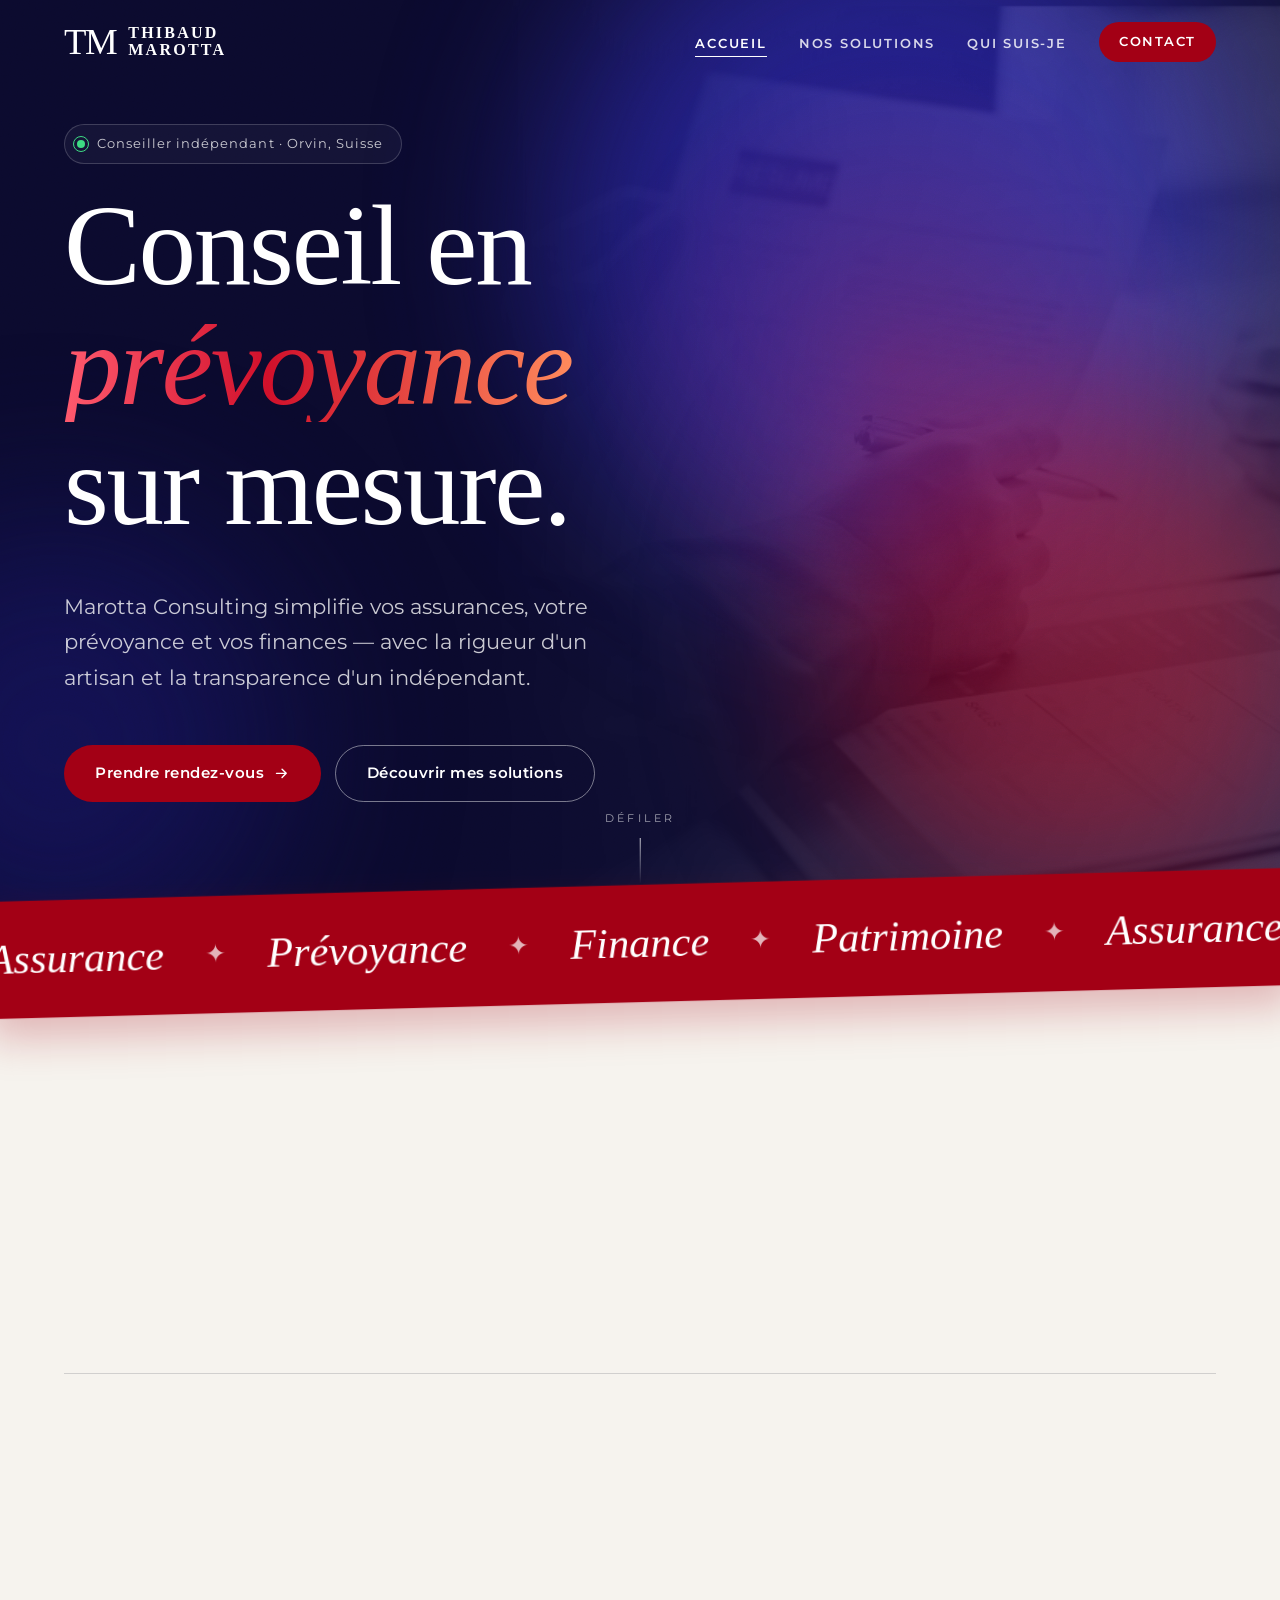
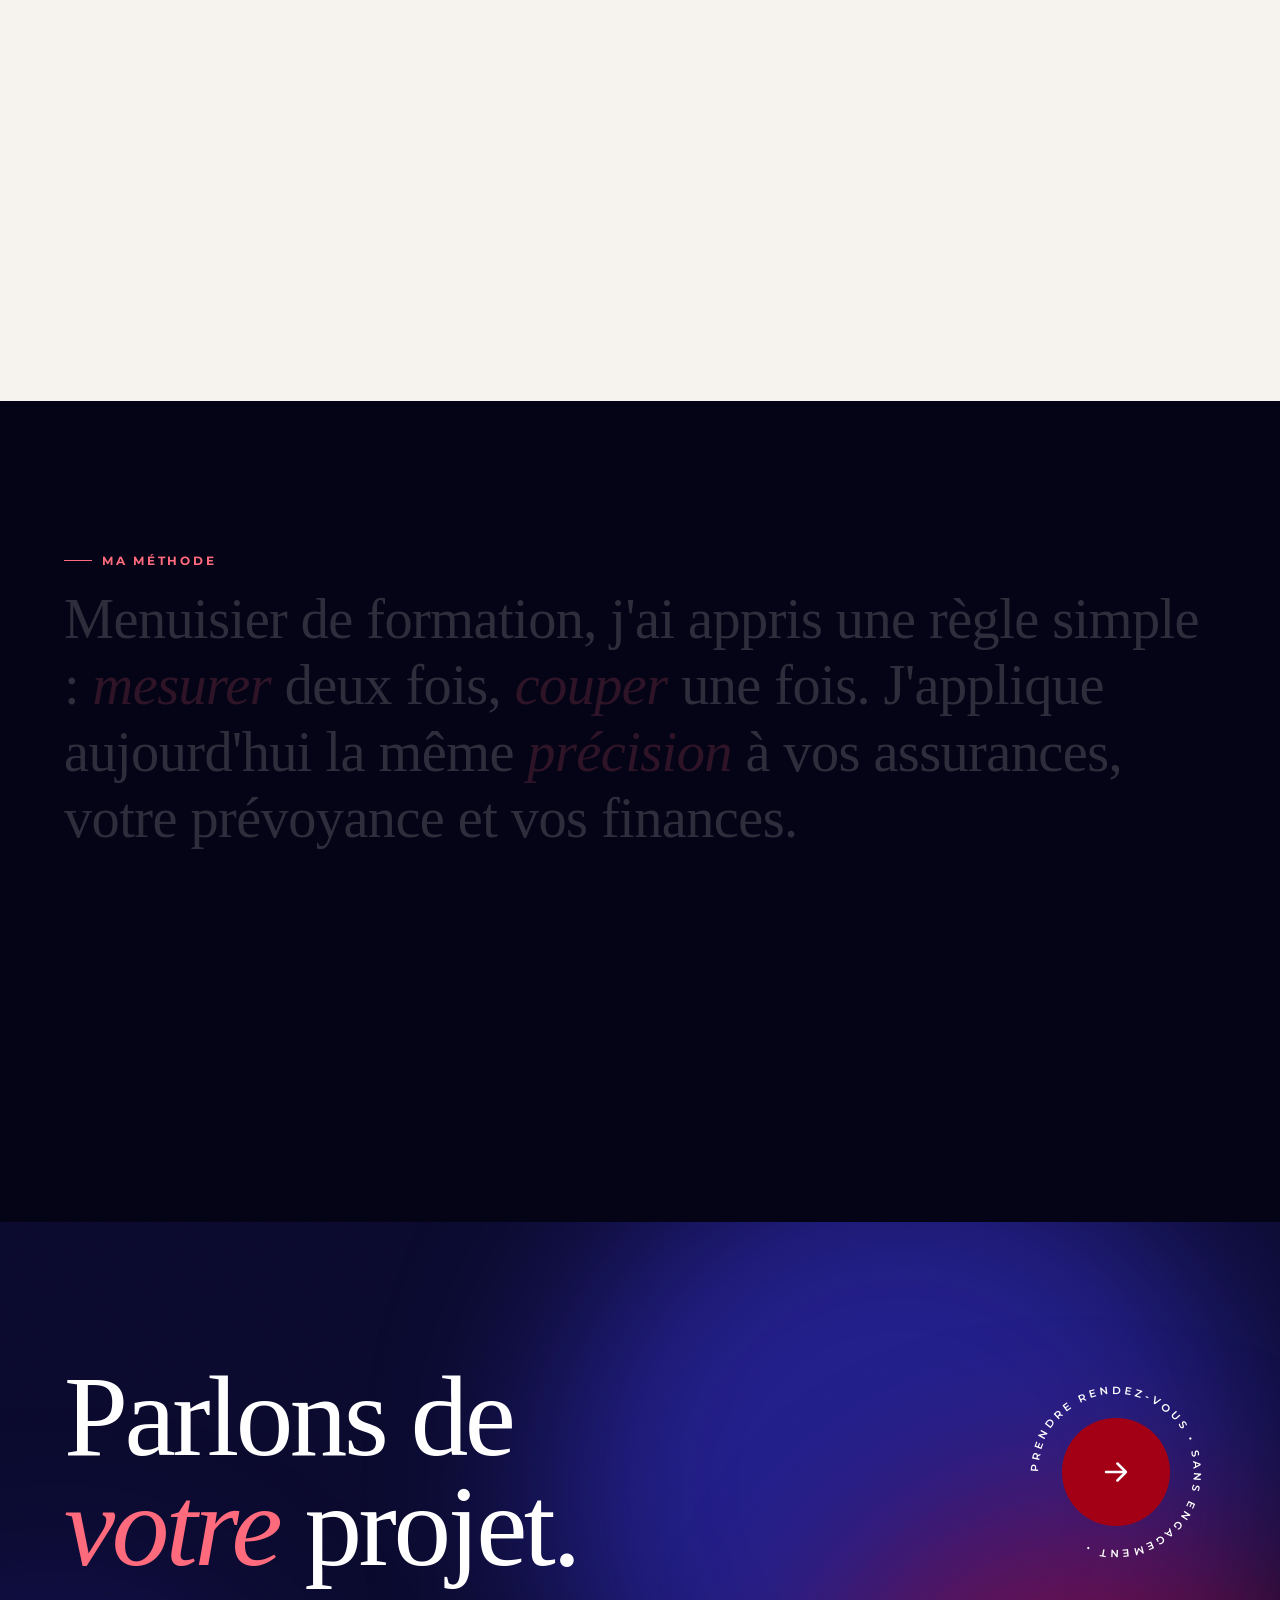
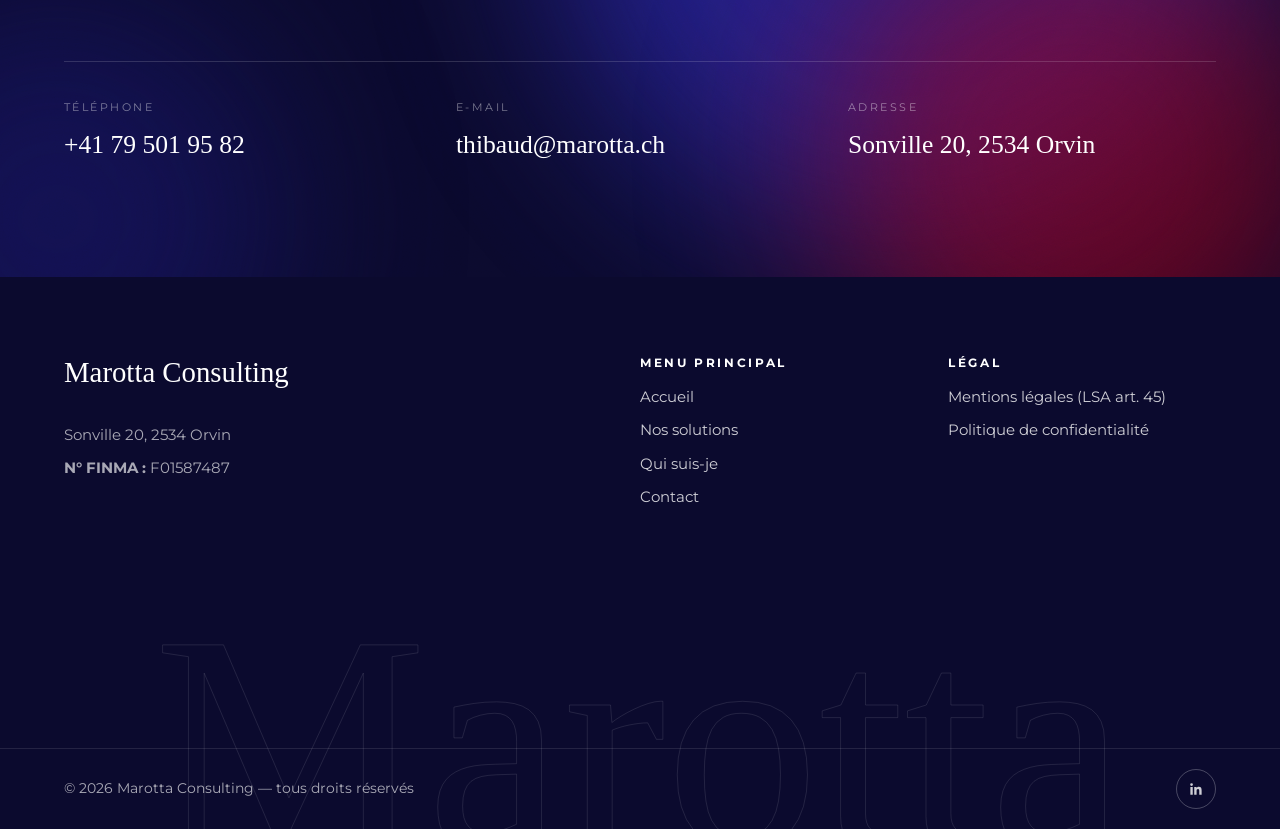
==== commit 63524b32: "Corriger l'affichage des illustrations quand l'ancien style est en cache Un navigateur qui gardait l" ====
--- a/index.html
+++ b/index.html
@@ -14,7 +14,7 @@
   <link rel="icon" href="images/favicon.svg" type="image/svg+xml">
   <link rel="preconnect" href="https://fonts.bunny.net">
   <link rel="stylesheet" href="https://fonts.bunny.net/css?family=montserrat:400,500,600,700&display=swap">
-  <link rel="stylesheet" href="css/style.css">
+  <link rel="stylesheet" href="css/style.css?v=4">
   <script>
     // Active les animations ; l'écran d'intro n'est montré qu'une fois par visite
     document.documentElement.classList.add("js");
@@ -212,6 +212,6 @@
     </div>
   </footer>
 
-  <script src="js/main.js"></script>
+  <script src="js/main.js?v=4"></script>
 </body>
 </html>
--- a/css/style.css
+++ b/css/style.css
@@ -779,14 +779,76 @@
   transition: transform 0.6s var(--ease), box-shadow 0.6s var(--ease);
 }
 .solution:hover { transform: translateY(-8px); box-shadow: 0 30px 60px rgba(5, 4, 22, 0.16); }
-.solution-media { overflow: hidden; background: linear-gradient(135deg, var(--navy), var(--red)); }
-.solution-img {
+/* Illustrations dessinées (bleu nuit + bordeaux) */
+.solution-media {
+  position: relative;
+  overflow: hidden;
+  isolation: isolate;
+  background:
+    radial-gradient(60% 70% at 78% 18%, rgba(43, 39, 168, 0.85), transparent 70%),
+    radial-gradient(50% 60% at 12% 100%, rgba(163, 0, 21, 0.6), transparent 70%),
+    var(--night);
+}
+.solution-media::after {
+  content: "";
+  position: absolute;
+  inset: 0;
+  background-image: var(--grain);
+  opacity: 0.12;
+  mix-blend-mode: overlay;
+  pointer-events: none;
+}
+.illu {
+  display: block;
+  width: 100%;
+  height: auto;
   aspect-ratio: 4 / 3;
-  object-fit: cover;
-  width: 100%;
-  transition: transform 1s var(--ease);
-}
-.solution:hover .solution-img { transform: scale(1.08); }
+  fill: none;
+  stroke: var(--white);
+  stroke-width: 3;
+  stroke-linecap: round;
+  stroke-linejoin: round;
+  overflow: visible;
+}
+.illu .soft { stroke: rgba(255, 255, 255, 0.35); stroke-width: 2; }
+.illu .accent { stroke: #ff6b7d; }
+.illu .accent-fill { fill: #ff6b7d; stroke: none; }
+
+/* le trait se dessine quand la carte apparaît */
+.illu .draw {
+  stroke-dasharray: 1;
+  stroke-dashoffset: 0;
+  transition: stroke-dashoffset 1.6s var(--ease) calc(var(--d, 0s) + 0.2s);
+}
+.solution.reveal:not(.is-in) .illu .draw { stroke-dashoffset: 1; transition: none; }
+
+/* bouclier : ondes et étincelles */
+.illu-shield .ring { stroke: rgba(255, 107, 125, 0.4); stroke-width: 1.5; transform-origin: 200px 152px; animation: ring 3.6s ease-out infinite; }
+.illu-shield .ring-2 { animation-delay: 1.8s; }
+@keyframes ring { from { transform: scale(0.75); opacity: 0.9; } to { transform: scale(1.35); opacity: 0; } }
+.illu .spark circle { animation: twinkle 2.4s ease-in-out infinite; }
+.illu .spark circle:nth-child(2) { animation-delay: 0.8s; }
+.illu .spark circle:nth-child(3) { animation-delay: 1.6s; }
+@keyframes twinkle { 50% { opacity: 0.15; } }
+.illu-shield > path { transform-origin: 200px 152px; transition: transform 0.6s var(--ease), stroke-dashoffset 1.6s var(--ease) calc(var(--d, 0s) + 0.2s); }
+.solution:hover .illu-shield > path { transform: scale(1.06); }
+
+/* parapluie : la pluie tombe, la toile se balance au survol */
+.illu-umbrella .rain line { stroke: rgba(255, 255, 255, 0.45); stroke-width: 2; animation: rain 1.6s linear infinite; }
+.illu-umbrella .rain line:nth-child(2n) { animation-delay: 0.5s; }
+.illu-umbrella .rain line:nth-child(3n) { animation-delay: 1s; }
+@keyframes rain { from { transform: translate(0, -20px); opacity: 0; } 30% { opacity: 1; } to { transform: translate(-10px, 40px); opacity: 0; } }
+.illu-umbrella .canopy { transform-origin: 200px 168px; transition: transform 0.8s var(--ease); }
+.solution:hover .illu-umbrella .canopy { transform: rotate(-6deg) scale(1.04); }
+
+/* croissance : les barres montent, la pousse grandit au survol */
+.illu-growth .bars rect { fill: rgba(255, 255, 255, 0.08); stroke: rgba(255, 255, 255, 0.25); stroke-width: 1.5; transform-box: fill-box; transform-origin: bottom; transition: transform 1.2s var(--ease); }
+.illu-growth .bars rect:nth-child(2) { transition-delay: 0.1s; }
+.illu-growth .bars rect:nth-child(3) { transition-delay: 0.2s; }
+.illu-growth .bars rect:nth-child(4) { transition-delay: 0.3s; }
+.solution.reveal:not(.is-in) .illu-growth .bars rect { transform: scaleY(0); }
+.illu-growth .plant { transform-origin: 200px 240px; transition: transform 0.8s var(--ease); }
+.solution:hover .illu-growth .plant { transform: scale(1.12); }
 .solution-body { display: flex; flex-direction: column; flex: 1; padding: 30px 28px 32px; }
 .solution h3 { font-size: 1.8rem; }
 .solution p { color: var(--muted); flex: 1; }
@@ -872,12 +934,10 @@
 .field textarea:focus { outline: none; background: var(--white); border-color: var(--red); box-shadow: 0 8px 20px rgba(163, 0, 21, 0.08); }
 .field textarea { min-height: 170px; resize: vertical; }
 .form-note { font-size: 0.85rem; color: var(--muted); margin: 0; }
-.honeypot { position: absolute; left: -10000px; }
 
 .alert { display: none; padding: 14px 18px; border-radius: 8px; margin-bottom: 20px; font-weight: 500; }
 .alert.is-visible { display: block; animation: rise 0.6s var(--ease); }
 .alert-success { background: #e7f5ec; color: #135c2e; }
-.alert-error { background: #fdecee; color: var(--red-dark); }
 
 .contact-side h2 { font-size: 2.2rem; }
 .contact-items { display: grid; gap: 22px; }
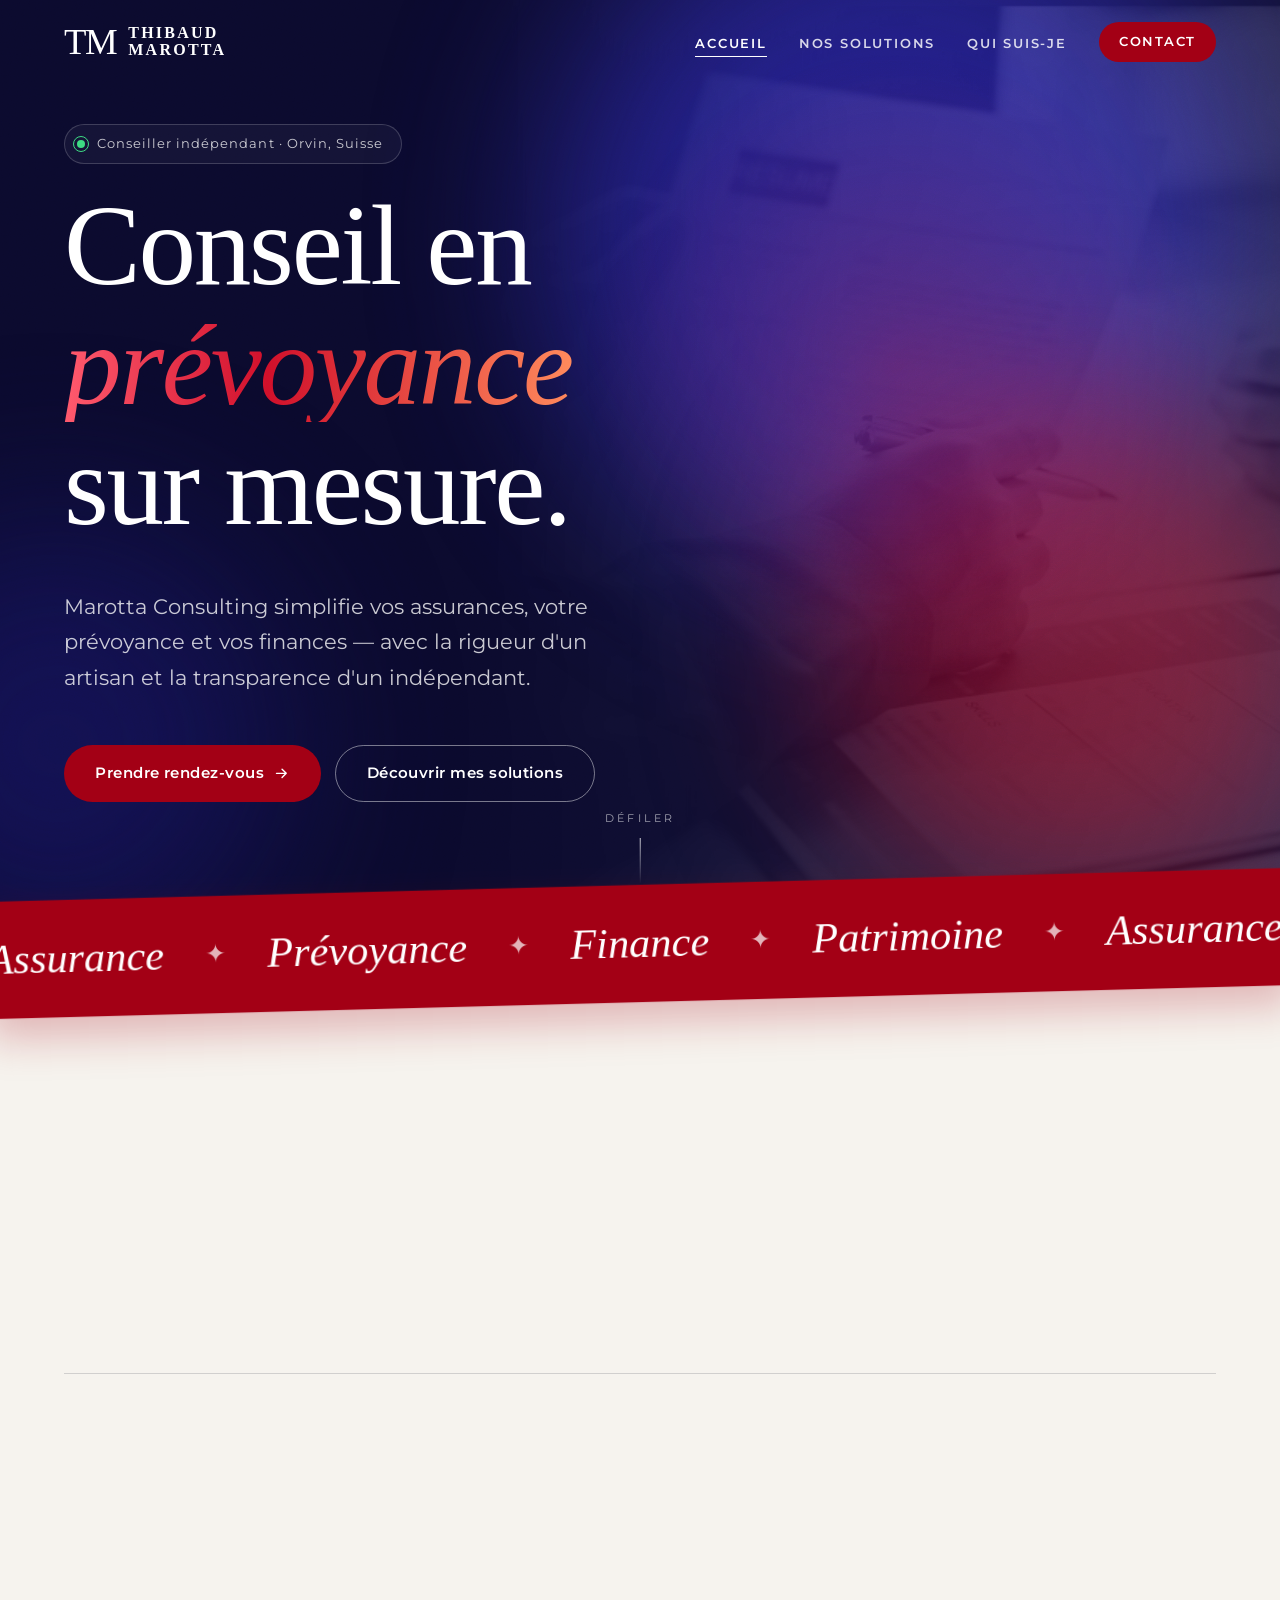
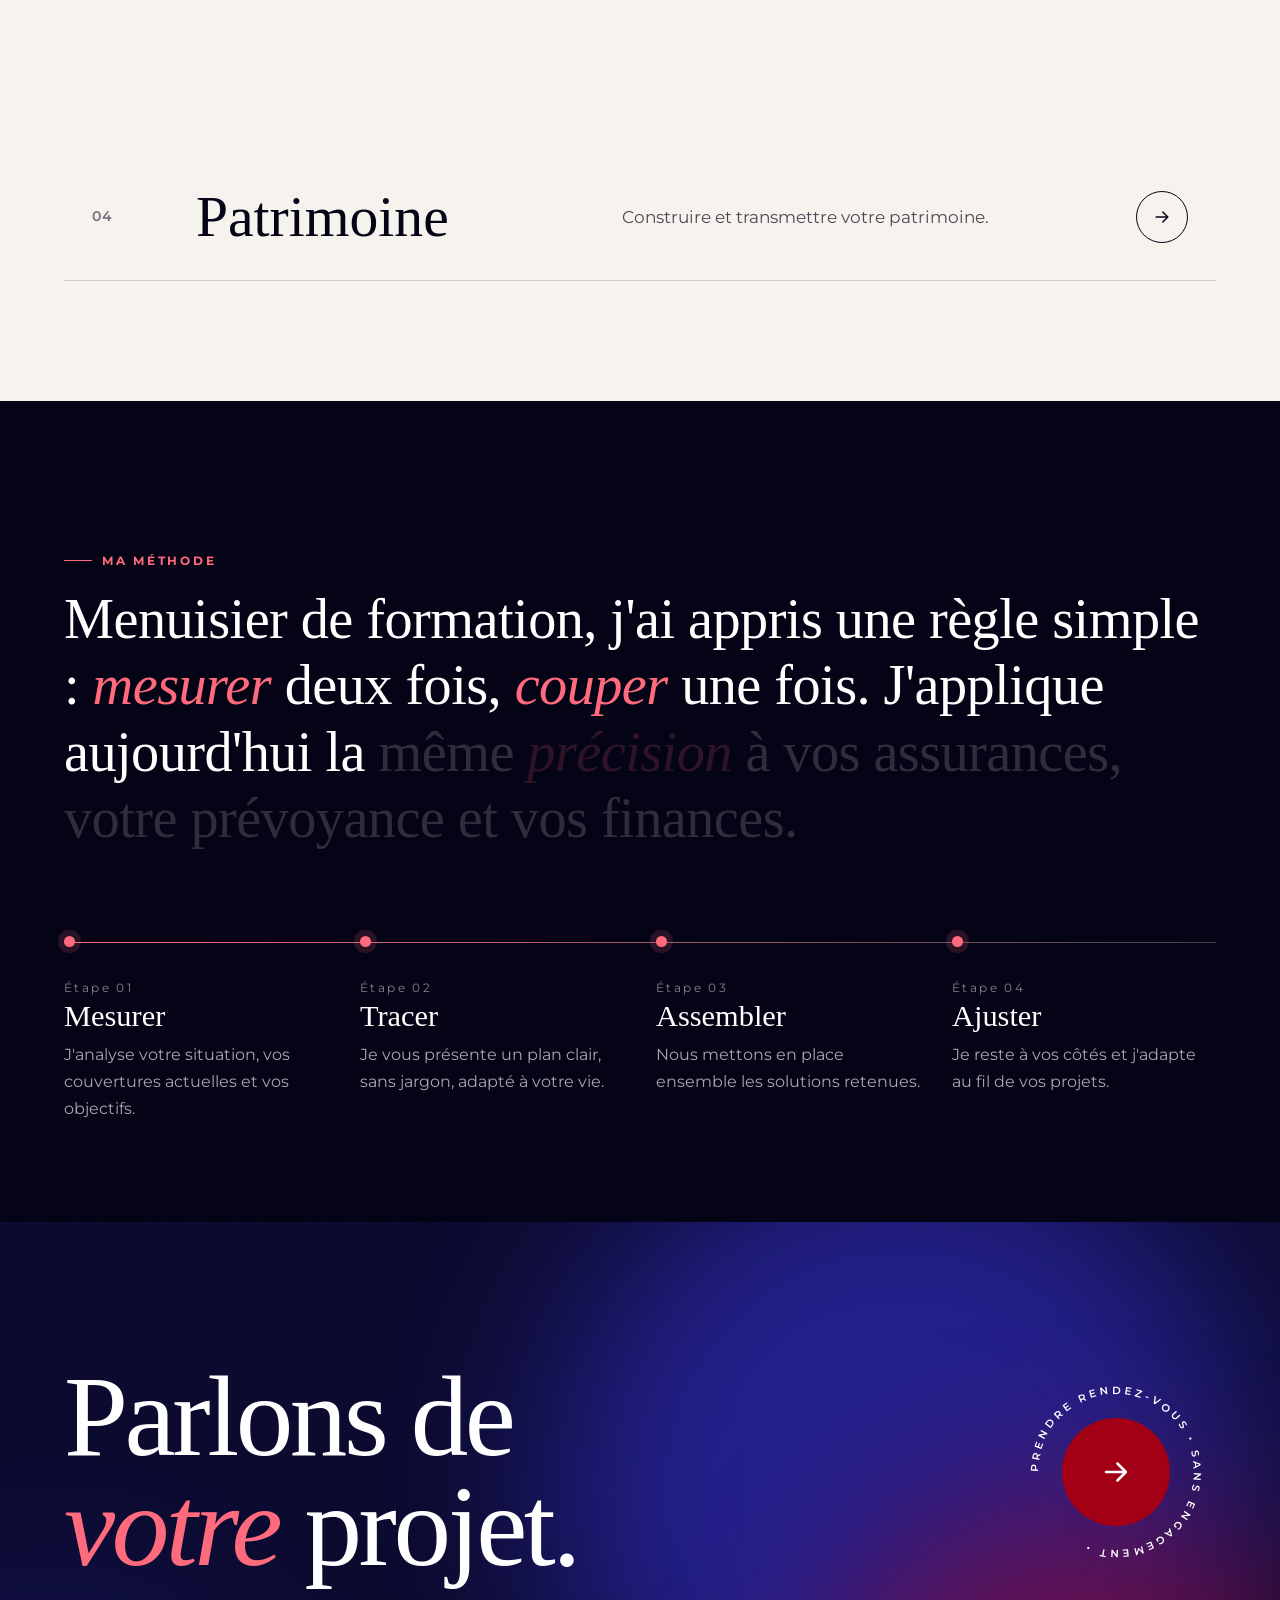
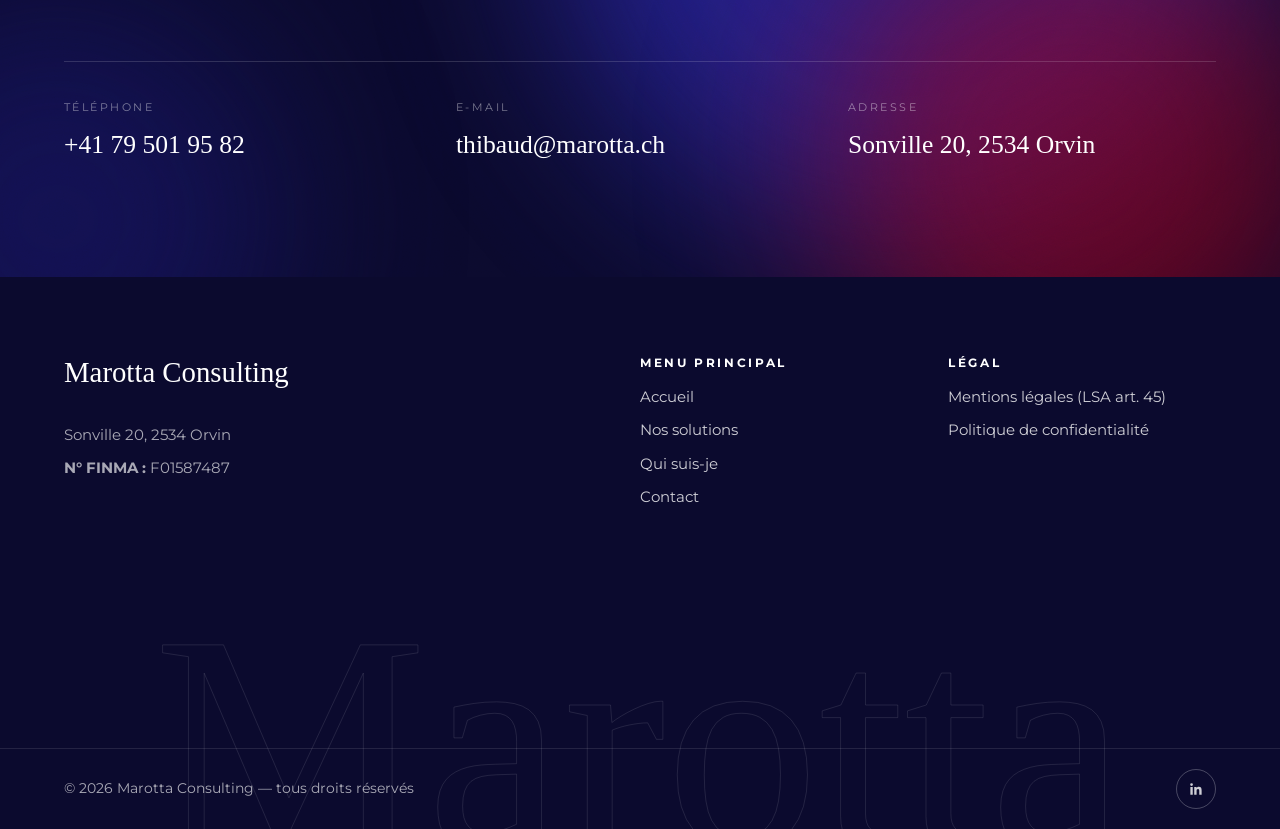
==== commit 30216d89: "Nouveau portrait sur la page « Qui suis-je » - Remplace portrait.png par la nouvelle photo (portrait" ====
--- a/index.html
+++ b/index.html
@@ -14,7 +14,7 @@
   <link rel="icon" href="images/favicon.svg" type="image/svg+xml">
   <link rel="preconnect" href="https://fonts.bunny.net">
   <link rel="stylesheet" href="https://fonts.bunny.net/css?family=montserrat:400,500,600,700&display=swap">
-  <link rel="stylesheet" href="css/style.css?v=4">
+  <link rel="stylesheet" href="css/style.css?v=5">
   <script>
     // Active les animations ; l'écran d'intro n'est montré qu'une fois par visite
     document.documentElement.classList.add("js");
@@ -212,6 +212,6 @@
     </div>
   </footer>
 
-  <script src="js/main.js?v=4"></script>
+  <script src="js/main.js?v=5"></script>
 </body>
 </html>
--- a/css/style.css
+++ b/css/style.css
@@ -877,8 +877,10 @@
   border-radius: var(--radius);
   box-shadow: var(--shadow);
   background: linear-gradient(135deg, var(--navy), var(--red));
+  height: auto;
   aspect-ratio: 4 / 5;
   object-fit: cover;
+  object-position: 50% 20%;
 }
 .eyebrow {
   margin: 0 0 0.6em;
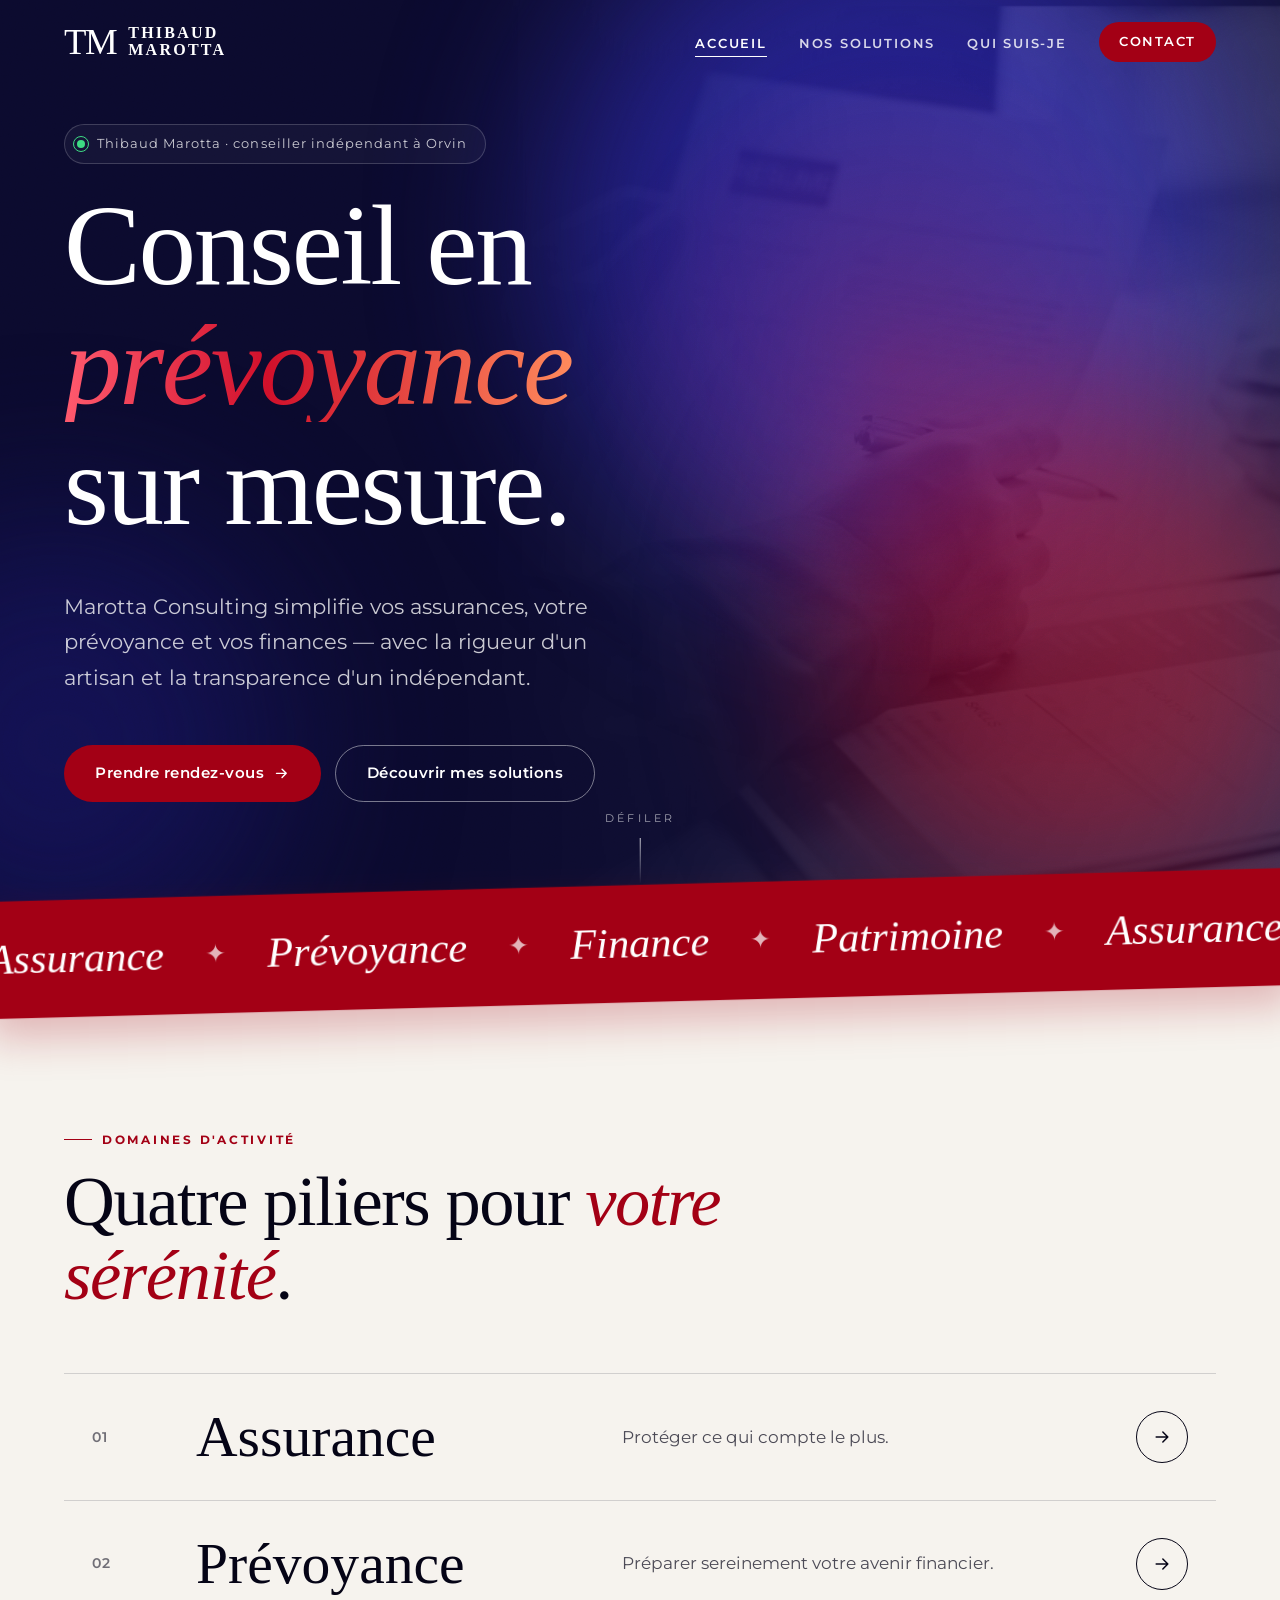
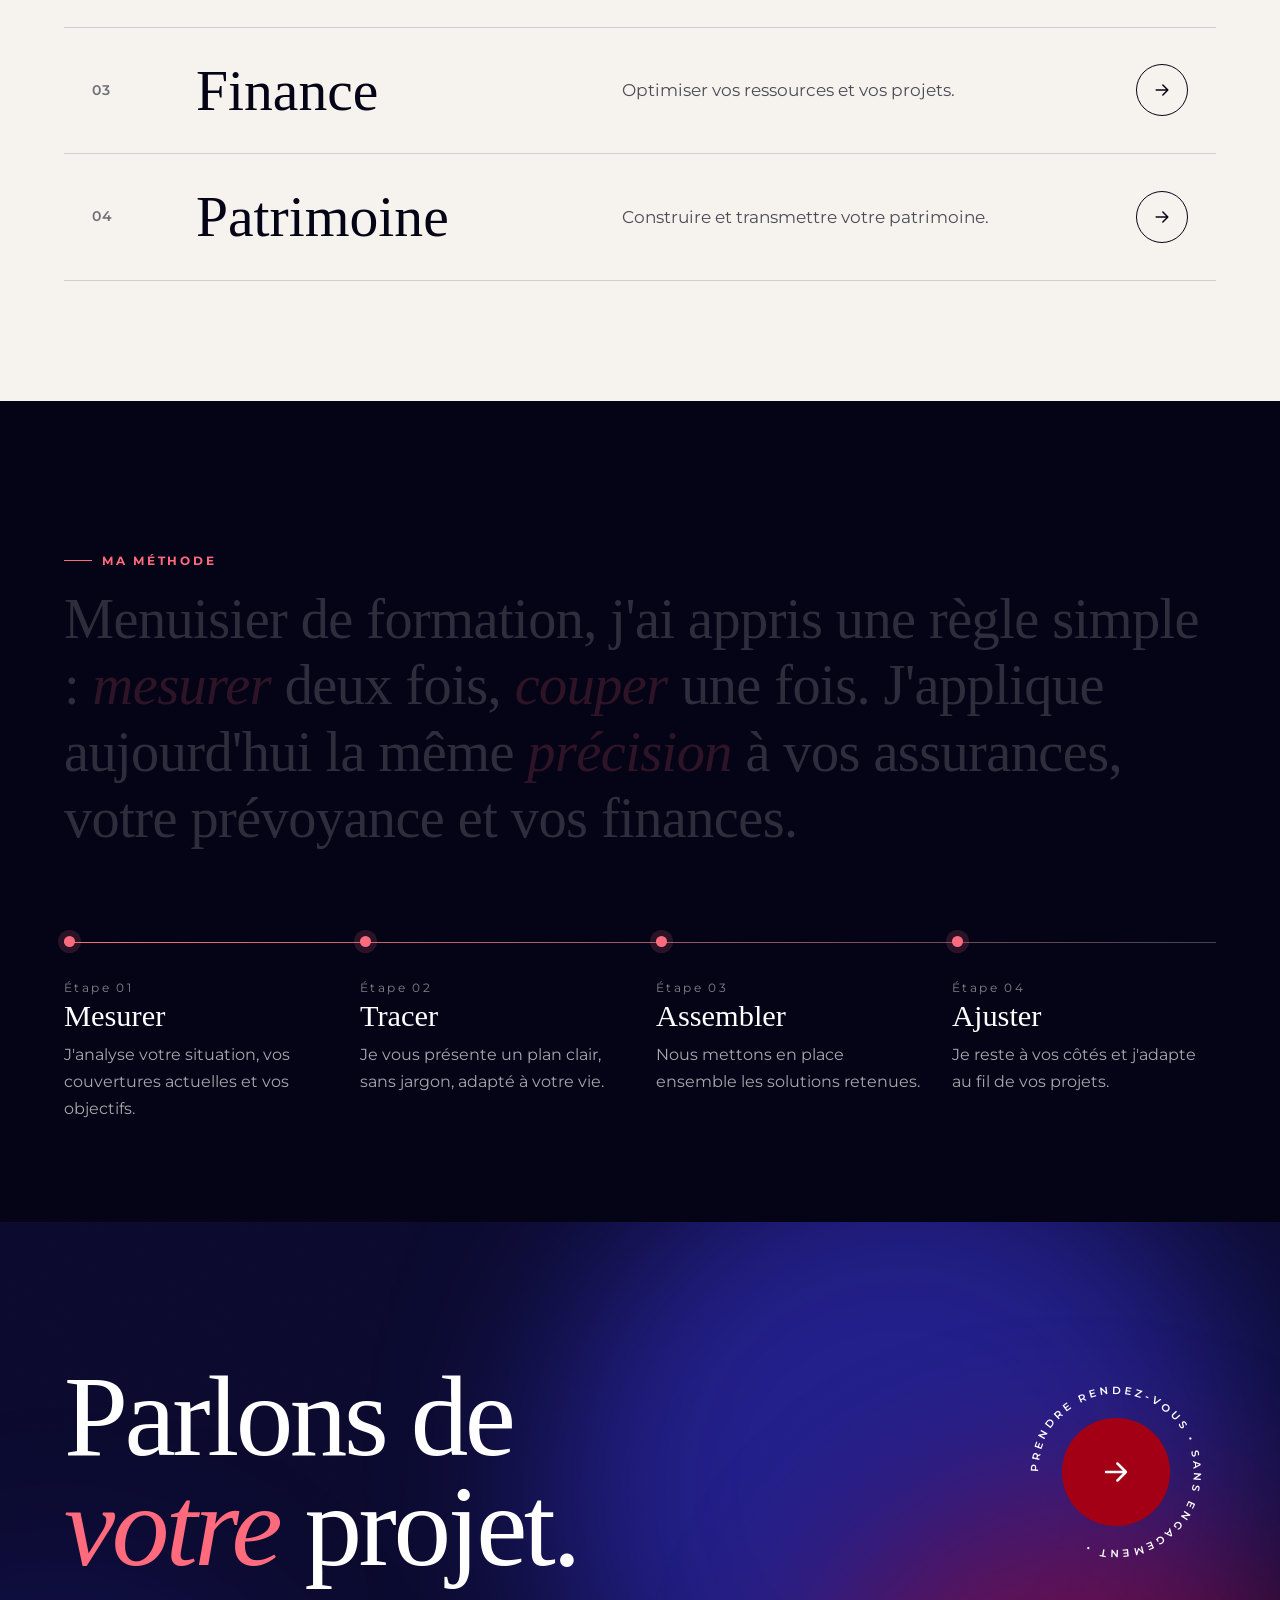
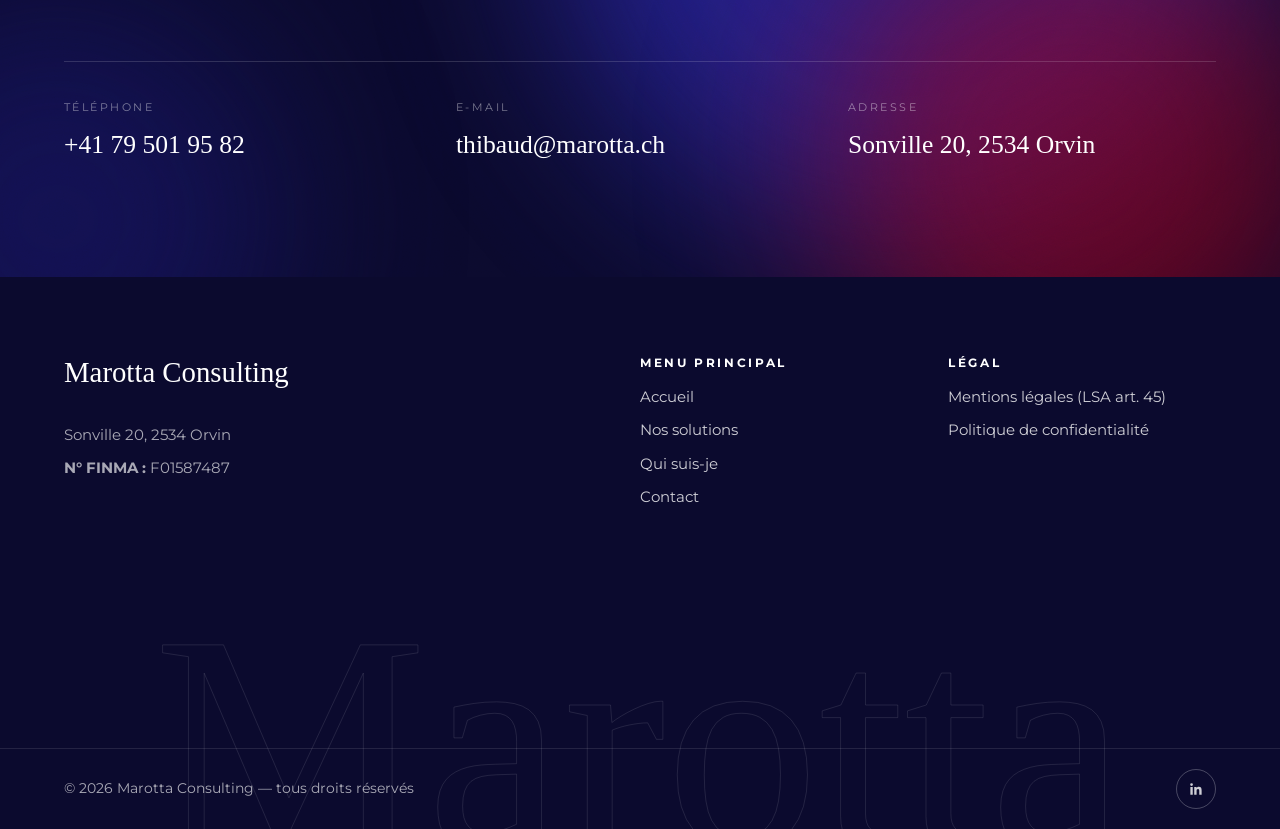
==== commit fcabc1d8: "Améliorer le référencement (recherche du nom « Thibaud Marotta ») - Titres et descriptions des pages" ====
--- a/index.html
+++ b/index.html
@@ -1,15 +1,66 @@
 <!DOCTYPE html>
-<html lang="fr">
+<html lang="fr-CH">
 <head>
   <meta charset="utf-8">
   <meta name="viewport" content="width=device-width, initial-scale=1">
-  <title>Marotta Consulting | Conseil en assurance, prévoyance &amp; finance</title>
-  <meta name="description" content="Marotta Consulting, votre partenaire indépendant en assurance, prévoyance et finance pour particuliers et entreprises. Contactez-moi pour un audit personnalisé.">
+  <title>Thibaud Marotta | Conseil en assurance, prévoyance &amp; finance – Orvin</title>
+  <meta name="description" content="Thibaud Marotta (Marotta Consulting), conseiller indépendant en assurance, prévoyance et finance à Orvin, près de Bienne. Premier rendez-vous sans engagement.">
   <link rel="canonical" href="https://marotta.ch/">
-  <meta property="og:title" content="Marotta Consulting | Conseil en assurance, prévoyance & finance">
-  <meta property="og:description" content="Conseil indépendant en assurance, prévoyance et finance à Orvin (BE).">
+  <meta property="og:site_name" content="Marotta Consulting">
+  <meta property="og:locale" content="fr_CH">
+  <meta property="og:url" content="https://marotta.ch/">
+  <meta property="og:title" content="Thibaud Marotta | Conseil en assurance, prévoyance & finance">
+  <meta property="og:description" content="Conseiller indépendant en assurance, prévoyance et finance à Orvin, près de Bienne.">
   <meta property="og:image" content="https://marotta.ch/images/hero.png">
   <meta property="og:type" content="website">
+  <meta name="twitter:card" content="summary_large_image">
+  <script type="application/ld+json">
+  {
+    "@context": "https://schema.org",
+    "@graph": [
+      {
+        "@type": "InsuranceAgency",
+        "@id": "https://marotta.ch/#entreprise",
+        "name": "Marotta Consulting",
+        "alternateName": "Thibaud Marotta",
+        "url": "https://marotta.ch/",
+        "description": "Conseil indépendant en assurance, prévoyance, finance et patrimoine pour particuliers et entreprises.",
+        "image": "https://marotta.ch/images/portrait.webp",
+        "telephone": "+41795019582",
+        "email": "thibaud@marotta.ch",
+        "address": {
+          "@type": "PostalAddress",
+          "streetAddress": "Sonville 20",
+          "postalCode": "2534",
+          "addressLocality": "Orvin",
+          "addressRegion": "BE",
+          "addressCountry": "CH"
+        },
+        "founder": { "@id": "https://marotta.ch/#thibaud" },
+        "knowsAbout": ["Assurance", "Prévoyance", "Finance", "Patrimoine"],
+        "sameAs": ["https://www.linkedin.com/in/thibaud-marotta-7232b728a"]
+      },
+      {
+        "@type": "Person",
+        "@id": "https://marotta.ch/#thibaud",
+        "name": "Thibaud Marotta",
+        "jobTitle": "Intermédiaire en assurance et prévoyance",
+        "image": "https://marotta.ch/images/portrait.webp",
+        "url": "https://marotta.ch/qui-suis-je",
+        "worksFor": { "@id": "https://marotta.ch/#entreprise" },
+        "sameAs": ["https://www.linkedin.com/in/thibaud-marotta-7232b728a"]
+      },
+      {
+        "@type": "WebSite",
+        "@id": "https://marotta.ch/#site",
+        "url": "https://marotta.ch/",
+        "name": "Marotta Consulting",
+        "inLanguage": "fr-CH",
+        "publisher": { "@id": "https://marotta.ch/#entreprise" }
+      }
+    ]
+  }
+  </script>
   <meta name="theme-color" content="#0b0a2e">
   <link rel="icon" href="images/favicon.svg" type="image/svg+xml">
   <link rel="preconnect" href="https://fonts.bunny.net">
@@ -56,7 +107,7 @@
       <div class="aurora" aria-hidden="true"><span></span><span></span><span></span></div>
       <div class="hero-photo" aria-hidden="true"></div>
       <div class="container">
-        <p class="hero-eyebrow"><span class="pulse" aria-hidden="true"></span> Conseiller indépendant · Orvin, Suisse</p>
+        <p class="hero-eyebrow"><span class="pulse" aria-hidden="true"></span> Thibaud Marotta · conseiller indépendant à Orvin</p>
         <h1 class="hero-title">
           <span class="line"><span>Conseil en</span></span>
           <span class="line"><span class="rotator" data-words="assurance,prévoyance,finance,patrimoine"><em>assurance</em></span></span>
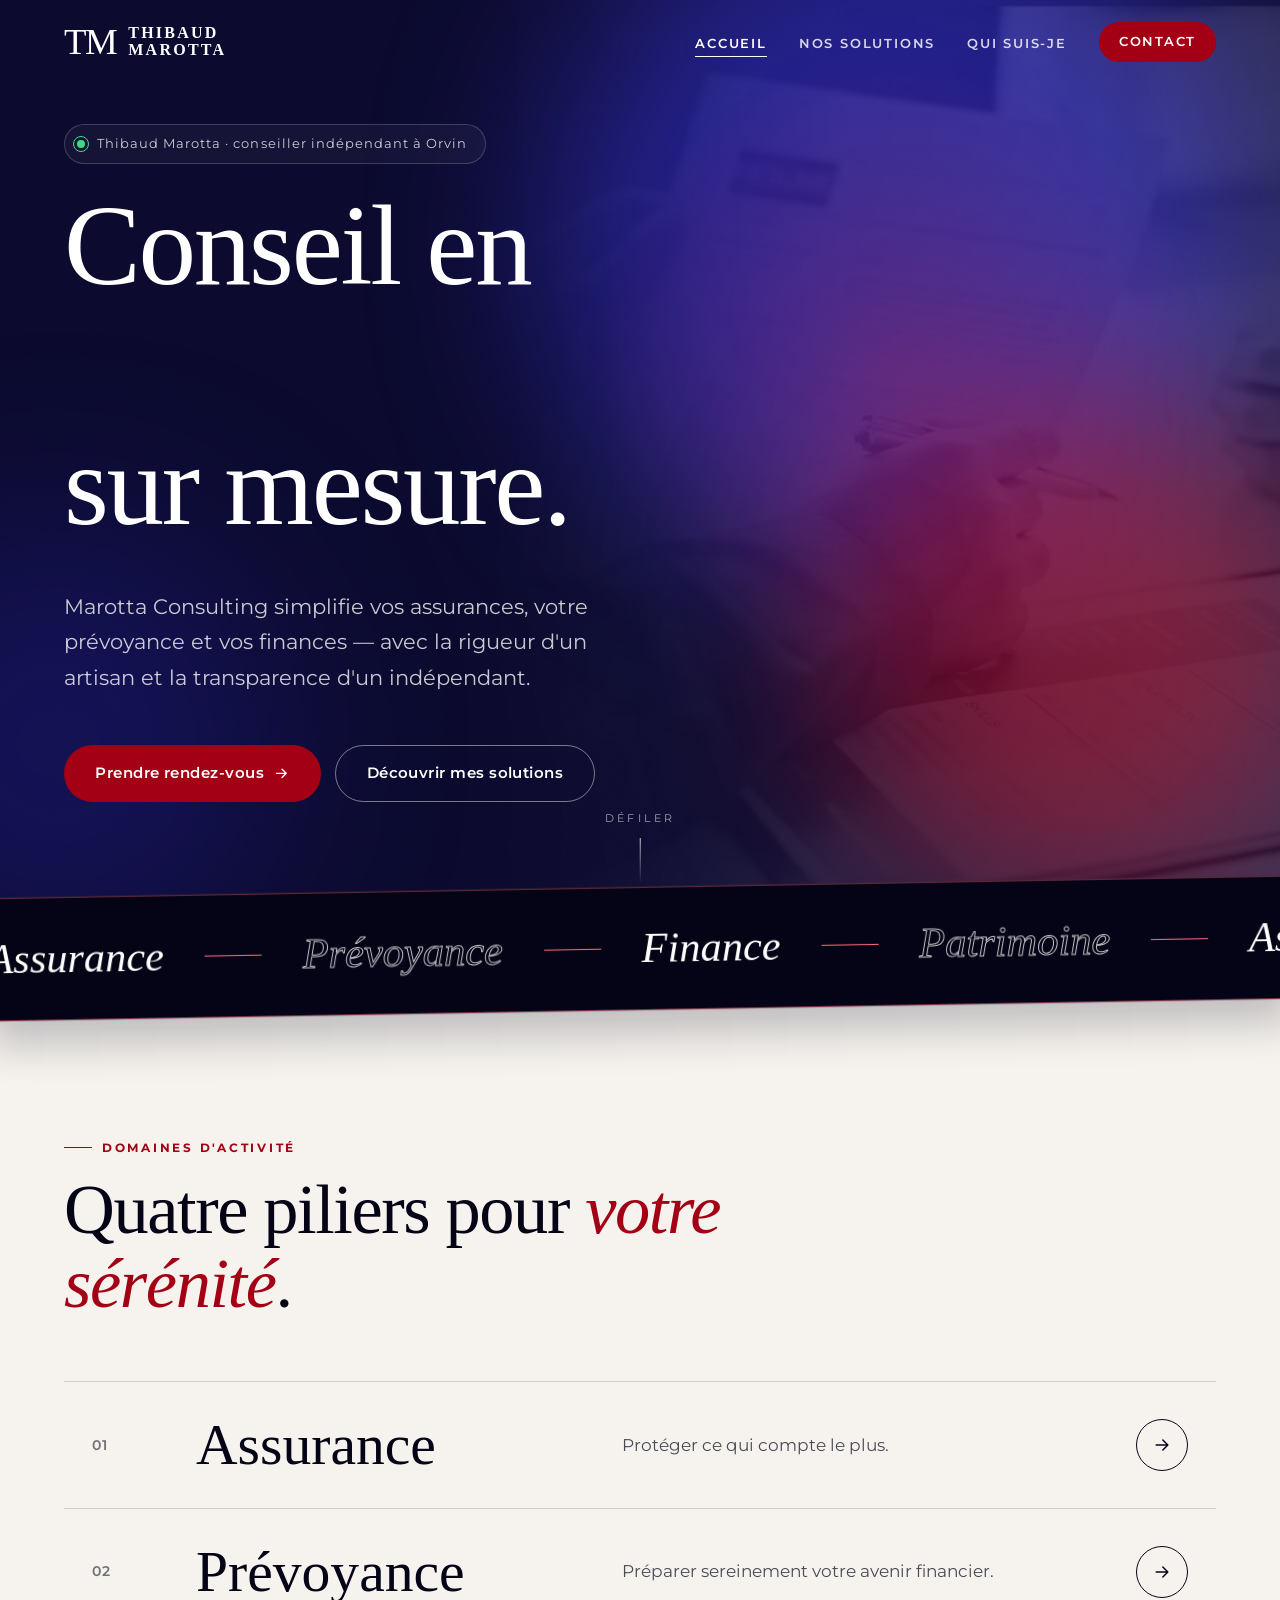
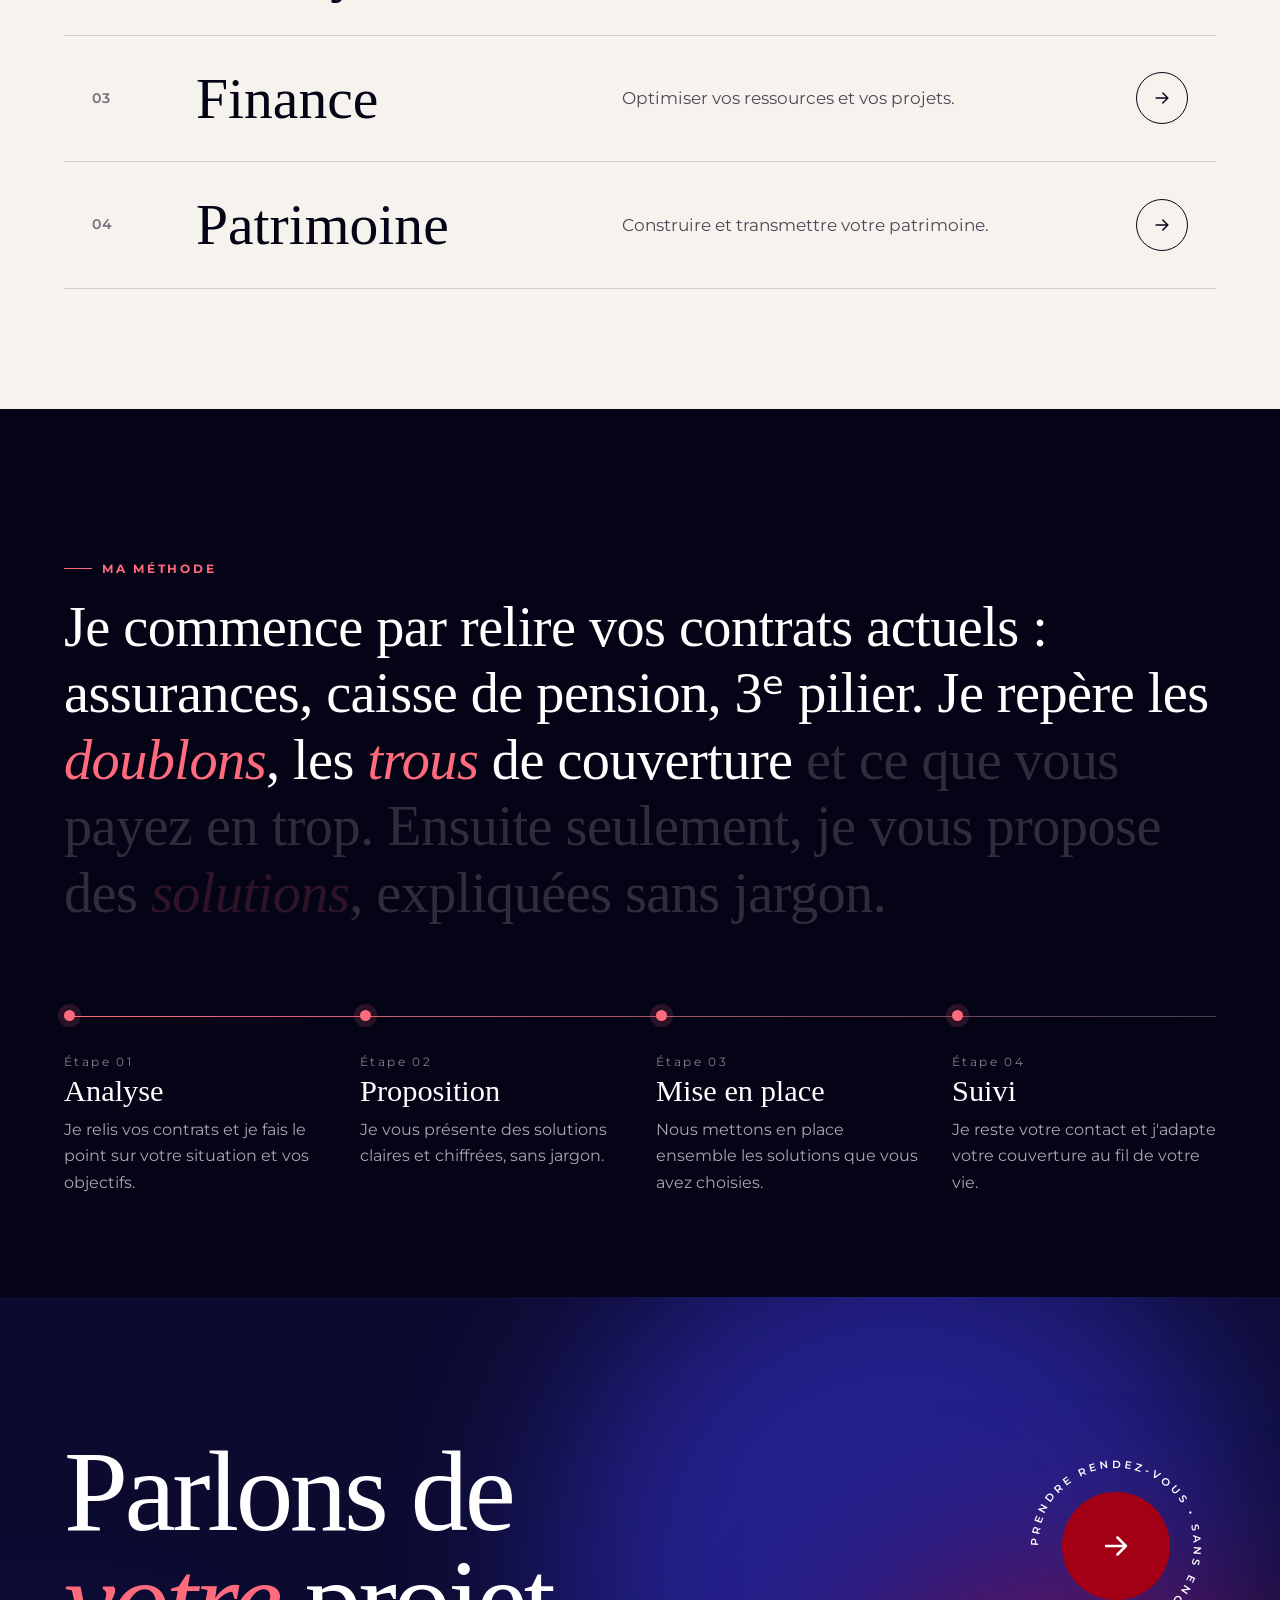
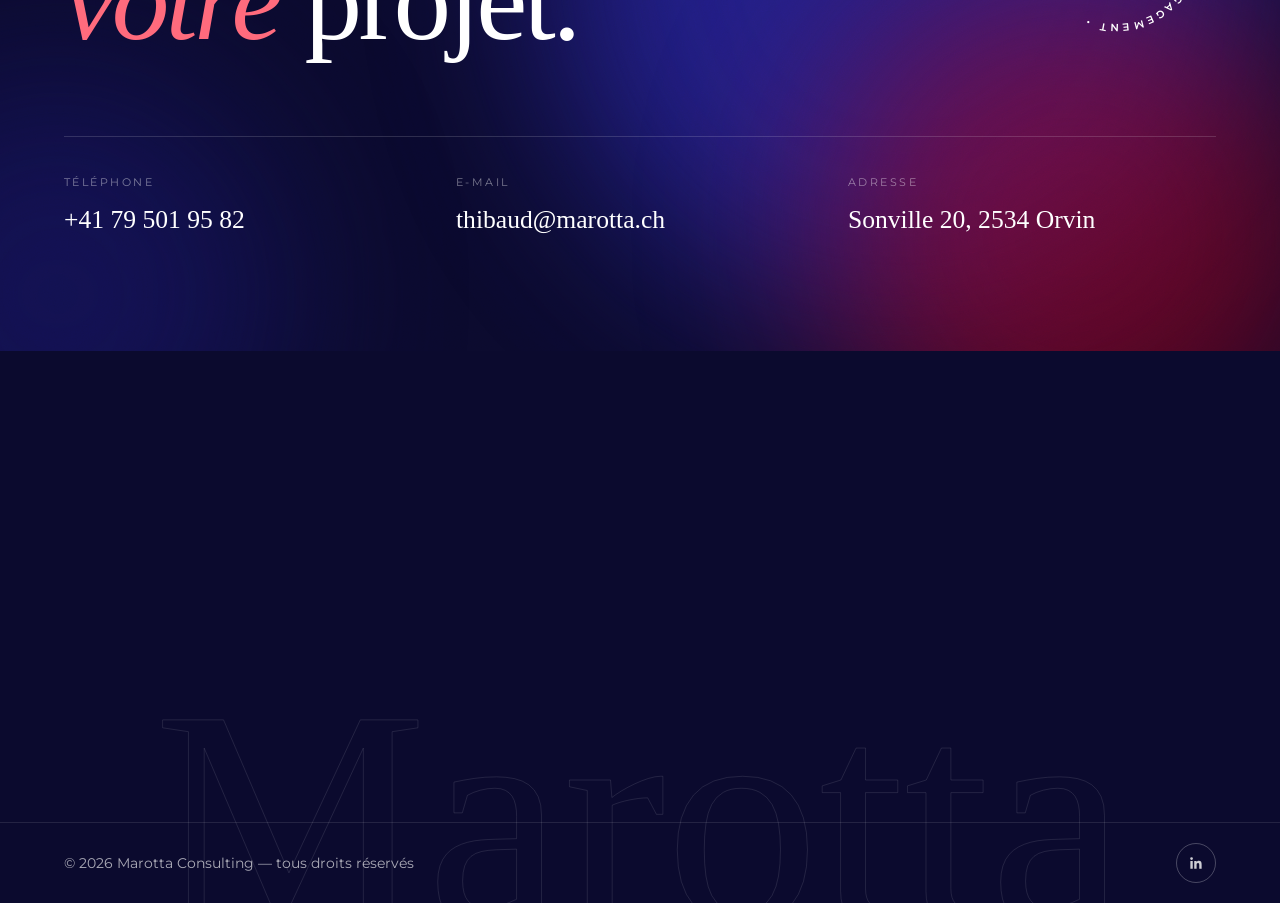
==== commit af6ea0e2: "Bandeau plus sobre et section « Ma méthode » plus concrète - Bandeau défilant : fond bleu nuit avec " ====
--- a/index.html
+++ b/index.html
@@ -65,7 +65,7 @@
   <link rel="icon" href="images/favicon.svg" type="image/svg+xml">
   <link rel="preconnect" href="https://fonts.bunny.net">
   <link rel="stylesheet" href="https://fonts.bunny.net/css?family=montserrat:400,500,600,700&display=swap">
-  <link rel="stylesheet" href="css/style.css?v=5">
+  <link rel="stylesheet" href="css/style.css?v=6">
   <script>
     // Active les animations ; l'écran d'intro n'est montré qu'une fois par visite
     document.documentElement.classList.add("js");
@@ -180,26 +180,27 @@
     <section class="manifesto">
       <div class="container">
         <p class="kicker">Ma méthode</p>
-        <p class="manifesto-text" data-accent="mesurer,couper,précision">
-          Menuisier de formation, j'ai appris une règle simple : mesurer deux fois, couper une fois.
-          J'applique aujourd'hui la même précision à vos assurances, votre prévoyance et vos finances.
+        <p class="manifesto-text" data-accent="doublons,trous,solutions">
+          Je commence par relire vos contrats actuels : assurances, caisse de pension, 3ᵉ pilier.
+          Je repère les doublons, les trous de couverture et ce que vous payez en trop.
+          Ensuite seulement, je vous propose des solutions, expliquées sans jargon.
         </p>
         <ol class="steps">
           <li>
-            <h3><span>Étape 01</span>Mesurer</h3>
-            <p>J'analyse votre situation, vos couvertures actuelles et vos objectifs.</p>
-          </li>
-          <li>
-            <h3><span>Étape 02</span>Tracer</h3>
-            <p>Je vous présente un plan clair, sans jargon, adapté à votre vie.</p>
-          </li>
-          <li>
-            <h3><span>Étape 03</span>Assembler</h3>
-            <p>Nous mettons en place ensemble les solutions retenues.</p>
-          </li>
-          <li>
-            <h3><span>Étape 04</span>Ajuster</h3>
-            <p>Je reste à vos côtés et j'adapte au fil de vos projets.</p>
+            <h3><span>Étape 01</span>Analyse</h3>
+            <p>Je relis vos contrats et je fais le point sur votre situation et vos objectifs.</p>
+          </li>
+          <li>
+            <h3><span>Étape 02</span>Proposition</h3>
+            <p>Je vous présente des solutions claires et chiffrées, sans jargon.</p>
+          </li>
+          <li>
+            <h3><span>Étape 03</span>Mise en place</h3>
+            <p>Nous mettons en place ensemble les solutions que vous avez choisies.</p>
+          </li>
+          <li>
+            <h3><span>Étape 04</span>Suivi</h3>
+            <p>Je reste votre contact et j'adapte votre couverture au fil de votre vie.</p>
           </li>
         </ol>
       </div>
@@ -263,6 +264,6 @@
     </div>
   </footer>
 
-  <script src="js/main.js?v=5"></script>
+  <script src="js/main.js?v=6"></script>
 </body>
 </html>
--- a/css/style.css
+++ b/css/style.css
@@ -490,13 +490,15 @@
 .marquee {
   position: relative;
   overflow: hidden;
-  padding: 22px 0;
-  background: var(--red);
+  padding: 24px 0;
+  background: var(--ink);
   color: var(--white);
-  transform: rotate(-1.5deg) scale(1.02);
-  margin: -26px 0 0;
+  border-top: 1px solid rgba(255, 107, 125, 0.45);
+  border-bottom: 1px solid rgba(255, 107, 125, 0.45);
+  transform: rotate(-1deg) scale(1.02);
+  margin: -24px 0 0;
   z-index: 2;
-  box-shadow: 0 20px 40px rgba(163, 0, 21, 0.25);
+  box-shadow: 0 24px 40px rgba(5, 4, 22, 0.22);
 }
 .marquee-track {
   display: flex;
@@ -514,7 +516,17 @@
   font-style: italic;
   white-space: nowrap;
 }
-.marquee-track span::after { content: "✦"; font-style: normal; font-size: 0.6em; opacity: 0.7; }
+/* un mot sur deux en contour, séparés par un simple filet */
+.marquee-track span:nth-child(even) {
+  color: transparent;
+  -webkit-text-stroke: 1px rgba(255, 255, 255, 0.75);
+}
+.marquee-track span::after {
+  content: "";
+  width: 56px;
+  height: 1px;
+  background: #ff6b7d;
+}
 @keyframes marquee { to { transform: translateX(-50%); } }
 
 /* ---------- Sections ---------- */
@@ -608,7 +620,7 @@
 }
 .manifesto-text .w { opacity: 0.16; transition: opacity 0.3s; }
 .manifesto-text .w.is-lit { opacity: 1; }
-.manifesto-text .w.accent { font-style: italic; color: #ff6b7d; }
+.manifesto-text .accent { font-style: italic; color: #ff6b7d; }
 .no-js .manifesto-text .w, .manifesto-text:not(.is-split) { opacity: 1; }
 
 /* Méthode en 4 étapes */
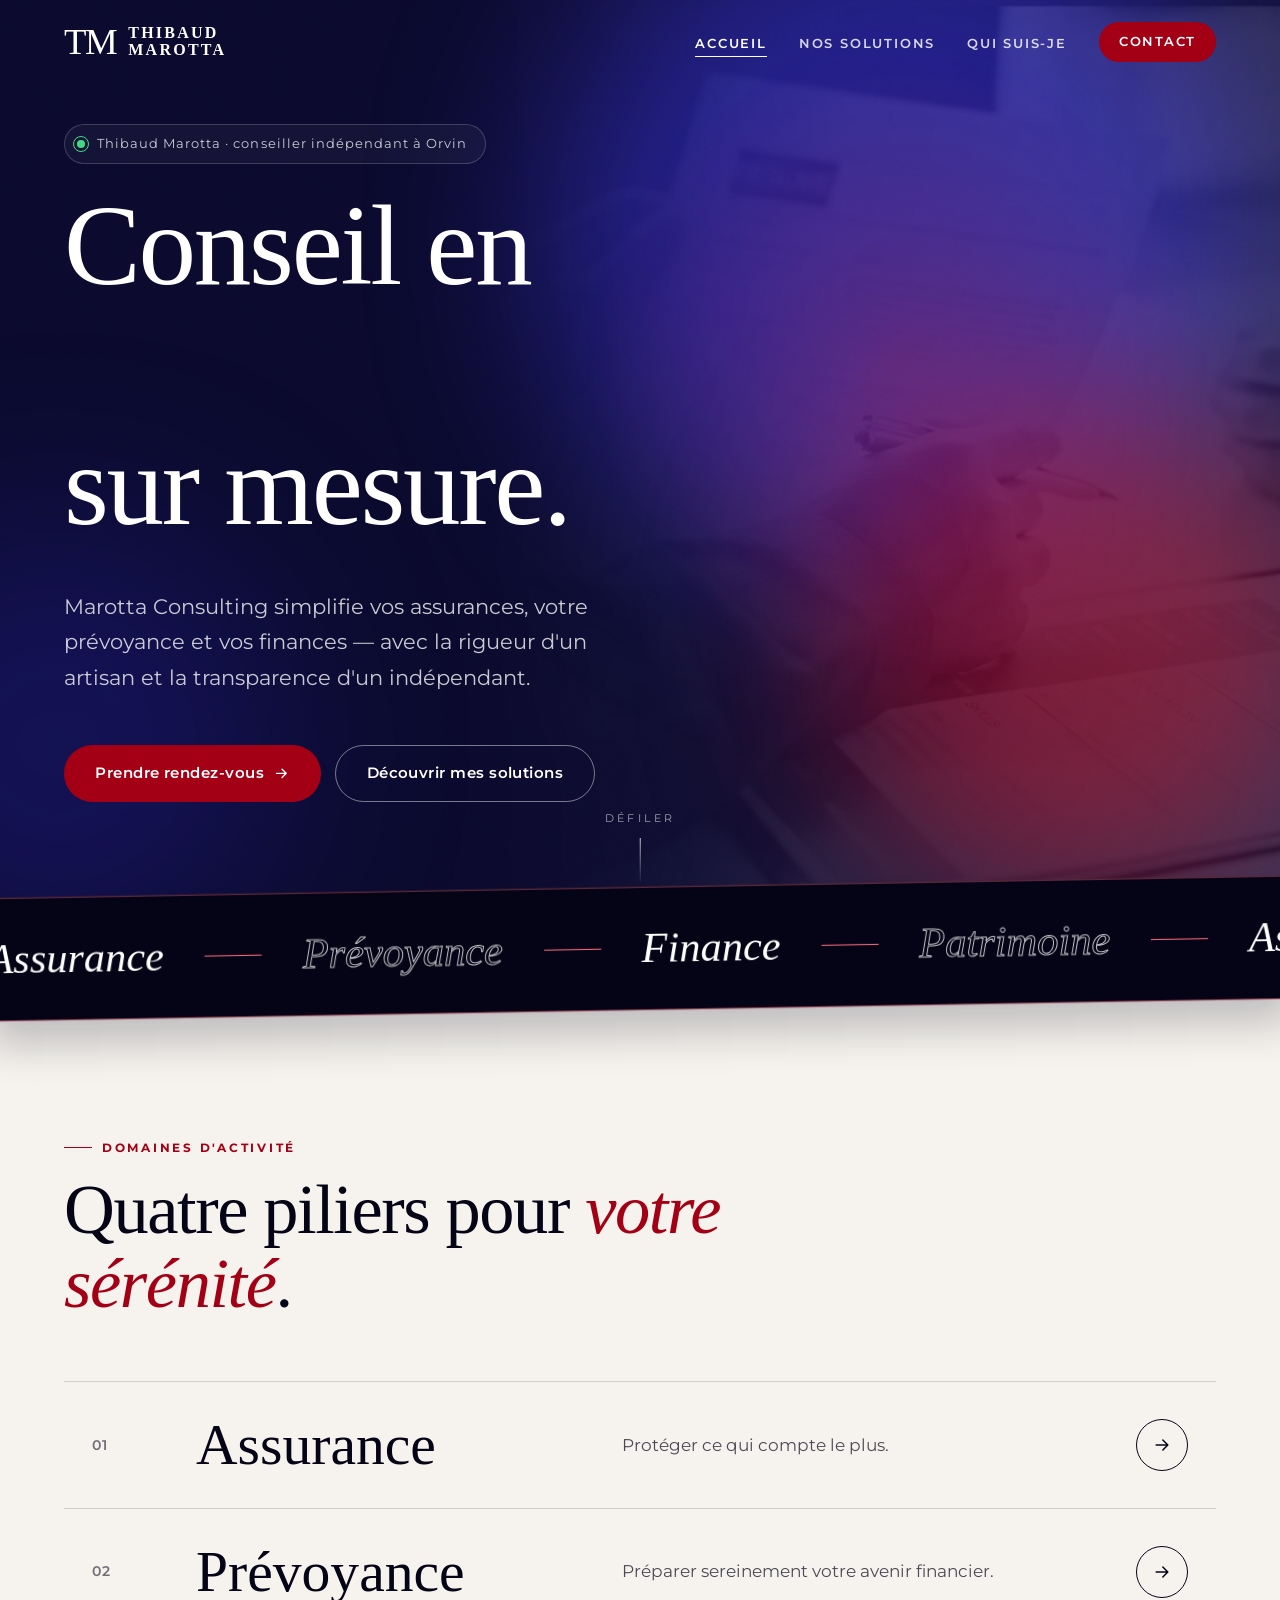
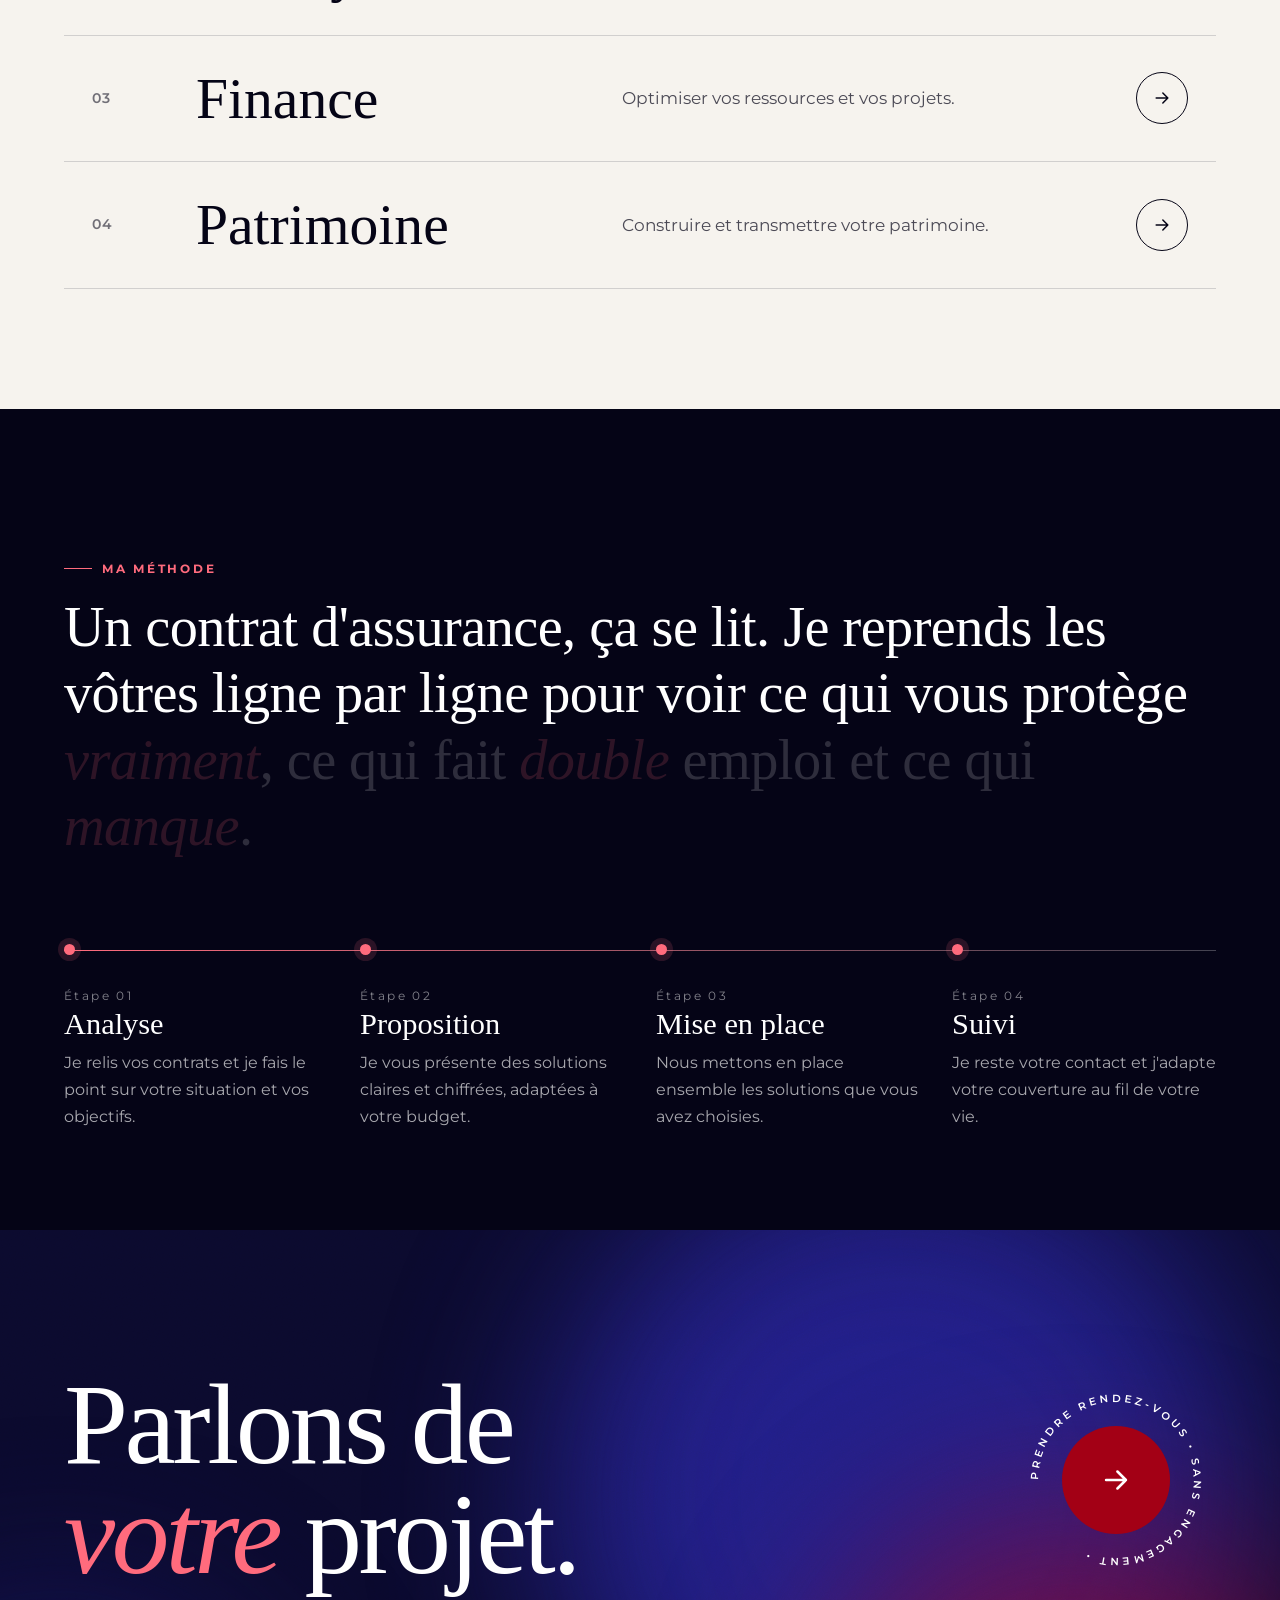
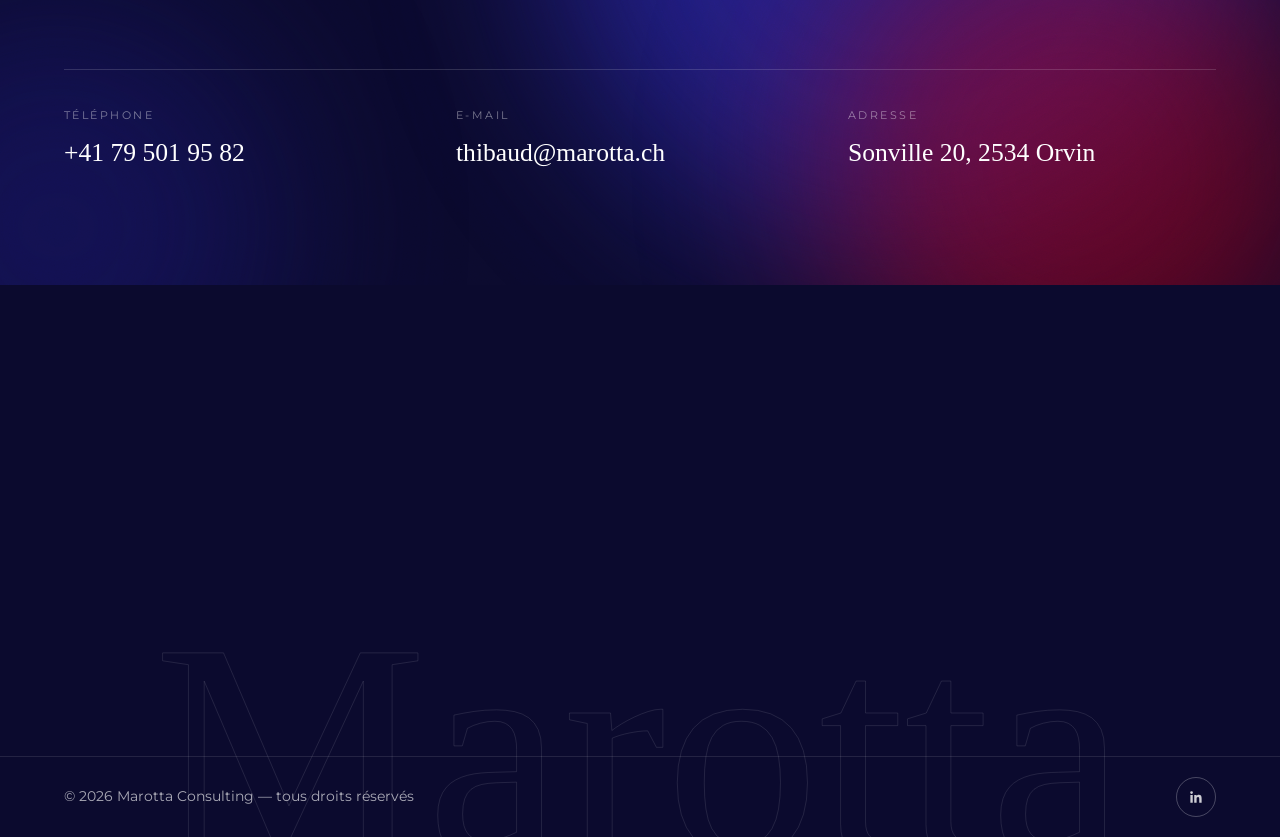
==== commit bcac3502: "« Ma méthode » : nouveau texte, sans le mot « jargon » - Texte principal : « Un contrat d'assurance," ====
--- a/index.html
+++ b/index.html
@@ -180,10 +180,9 @@
     <section class="manifesto">
       <div class="container">
         <p class="kicker">Ma méthode</p>
-        <p class="manifesto-text" data-accent="doublons,trous,solutions">
-          Je commence par relire vos contrats actuels : assurances, caisse de pension, 3ᵉ pilier.
-          Je repère les doublons, les trous de couverture et ce que vous payez en trop.
-          Ensuite seulement, je vous propose des solutions, expliquées sans jargon.
+        <p class="manifesto-text" data-accent="vraiment,double,manque">
+          Un contrat d'assurance, ça se lit. Je reprends les vôtres ligne par ligne
+          pour voir ce qui vous protège vraiment, ce qui fait double emploi et ce qui manque.
         </p>
         <ol class="steps">
           <li>
@@ -192,7 +191,7 @@
           </li>
           <li>
             <h3><span>Étape 02</span>Proposition</h3>
-            <p>Je vous présente des solutions claires et chiffrées, sans jargon.</p>
+            <p>Je vous présente des solutions claires et chiffrées, adaptées à votre budget.</p>
           </li>
           <li>
             <h3><span>Étape 03</span>Mise en place</h3>
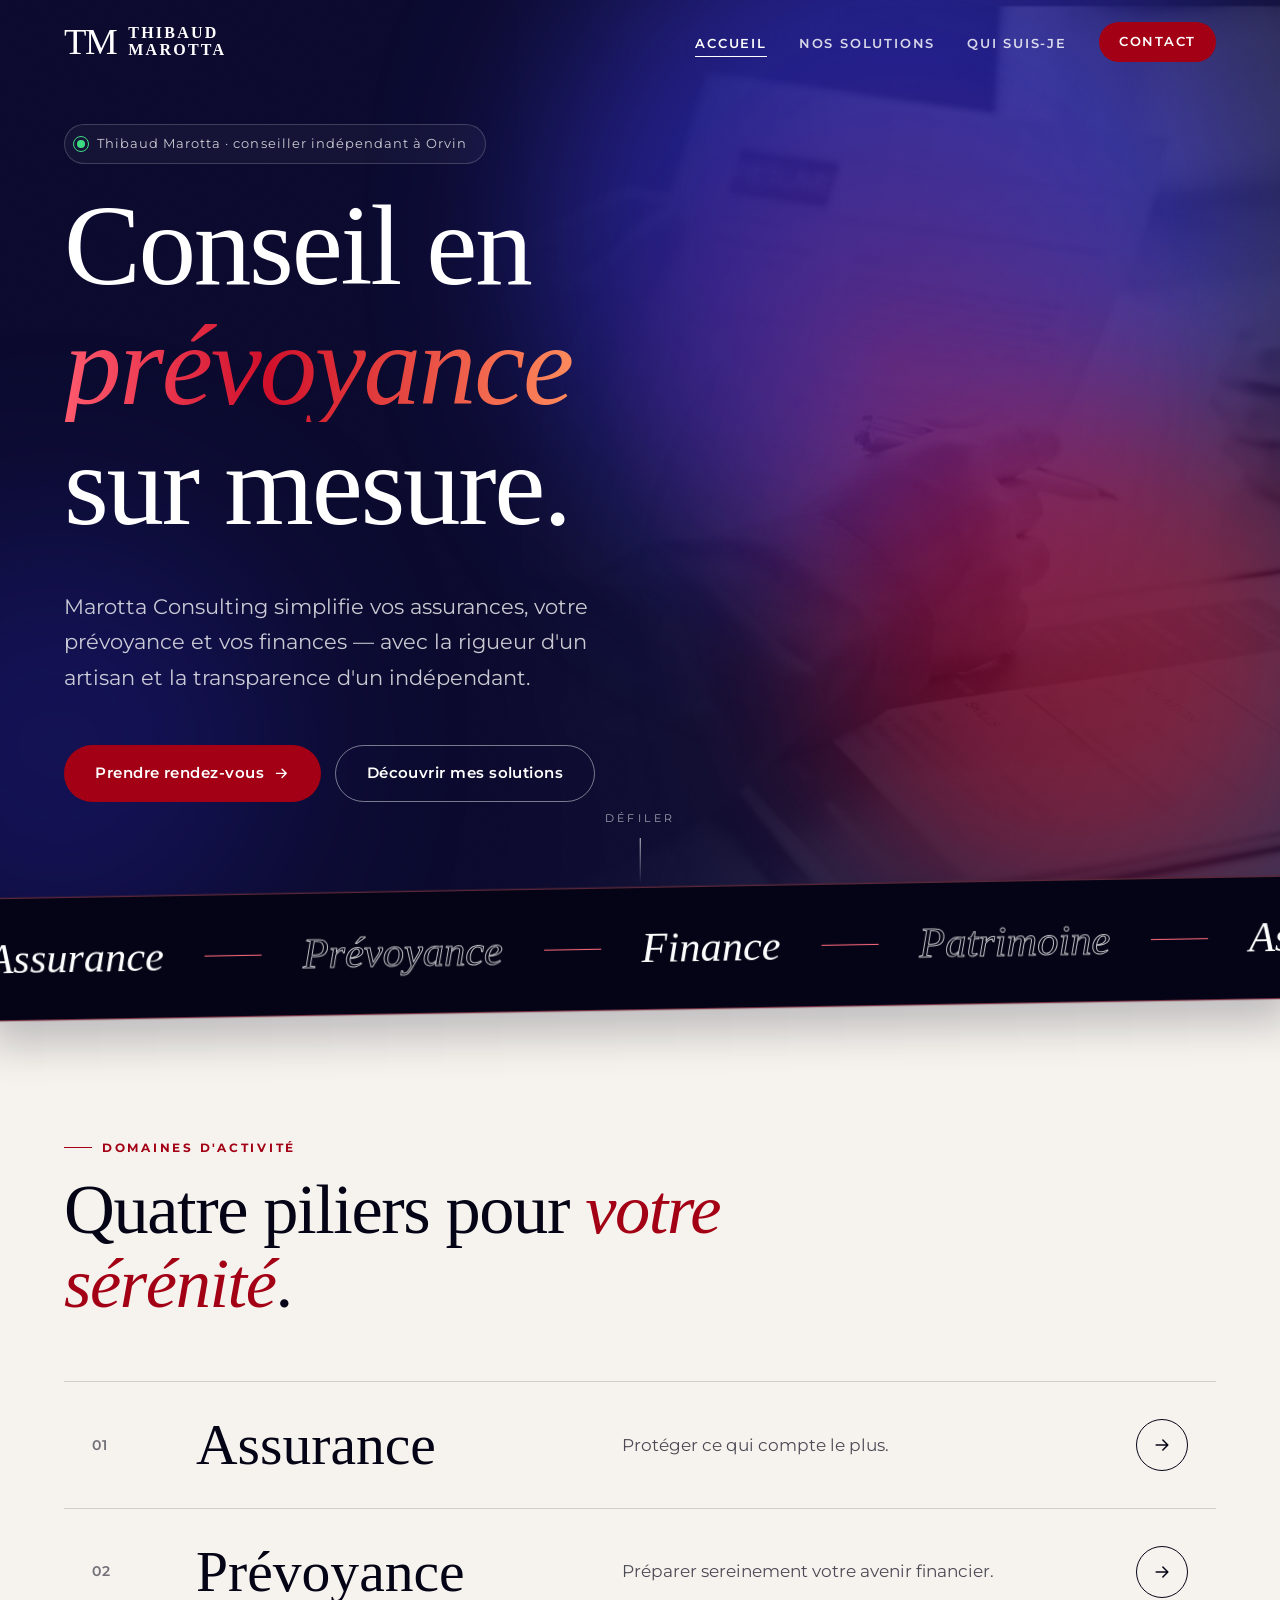
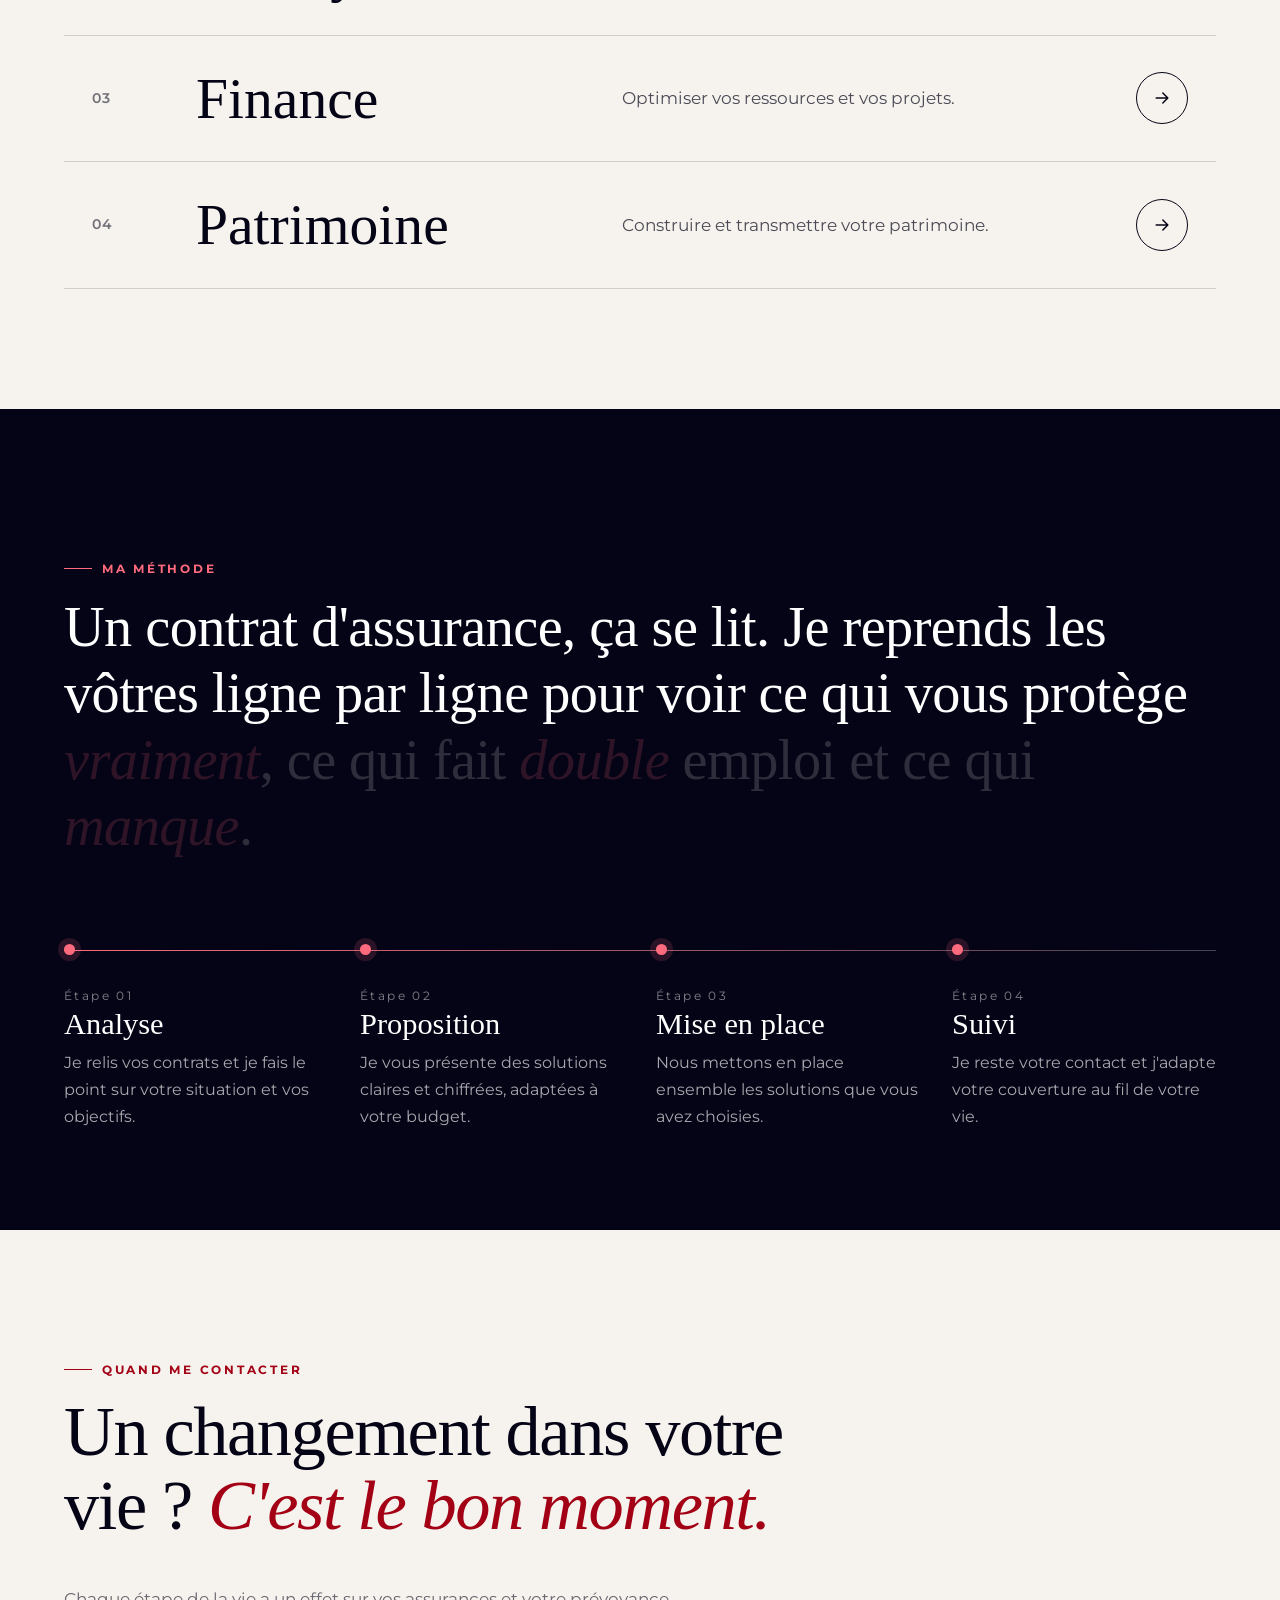
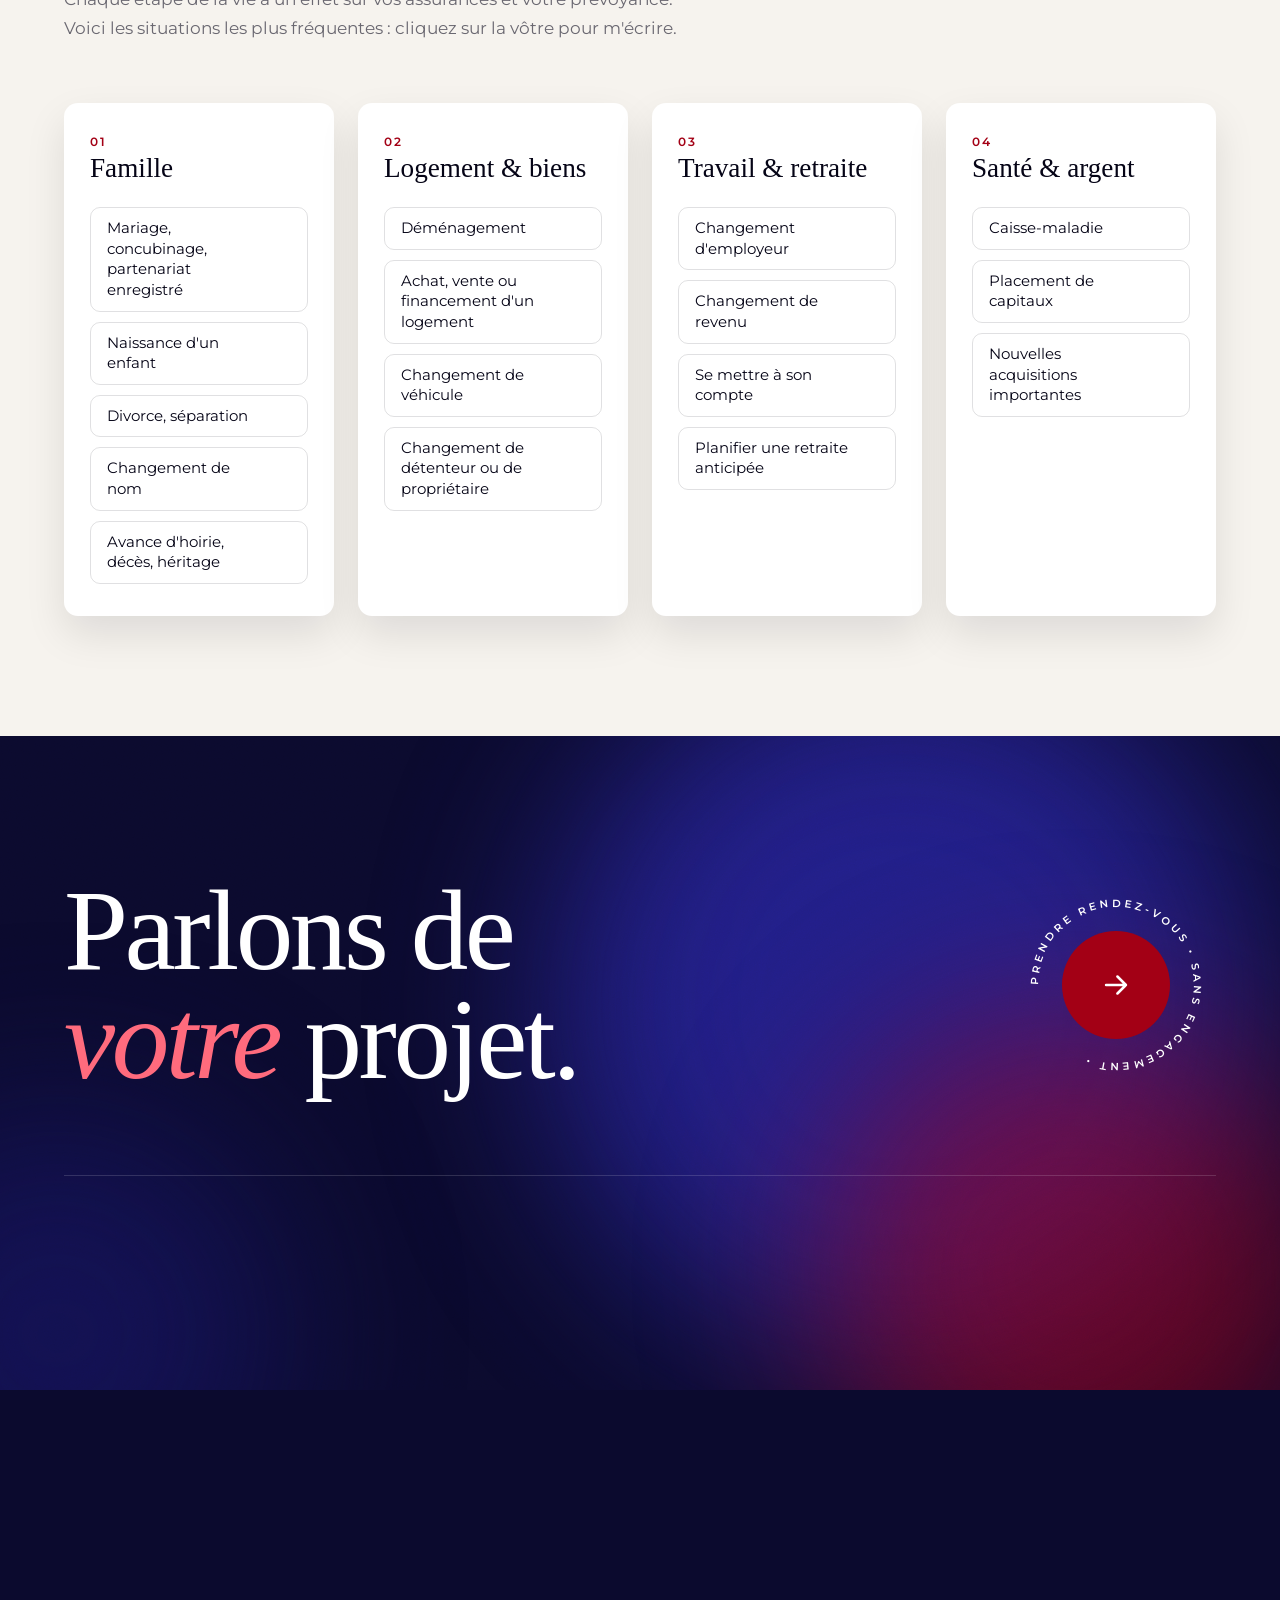
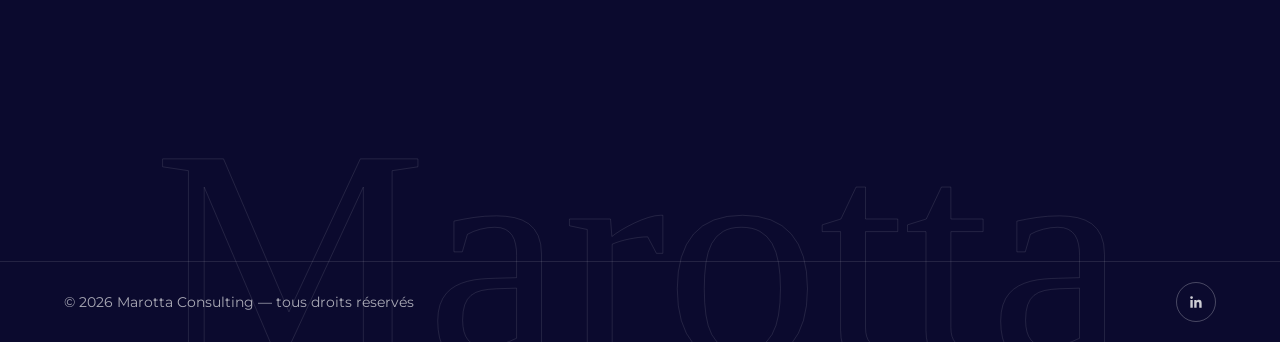
==== commit ed6bfd35: "Ajouter la section « Quand me contacter » (situations de vie) - Nouvelle section sur l'accueil, aprè" ====
--- a/index.html
+++ b/index.html
@@ -65,7 +65,7 @@
   <link rel="icon" href="images/favicon.svg" type="image/svg+xml">
   <link rel="preconnect" href="https://fonts.bunny.net">
   <link rel="stylesheet" href="https://fonts.bunny.net/css?family=montserrat:400,500,600,700&display=swap">
-  <link rel="stylesheet" href="css/style.css?v=6">
+  <link rel="stylesheet" href="css/style.css?v=7">
   <script>
     // Active les animations ; l'écran d'intro n'est montré qu'une fois par visite
     document.documentElement.classList.add("js");
@@ -205,6 +205,54 @@
       </div>
     </section>
 
+    <section class="section life" id="situations">
+      <div class="container">
+        <div class="section-head" data-reveal>
+          <p class="kicker">Quand me contacter</p>
+          <h2 class="big-title">Un changement dans votre vie&nbsp;? <em>C'est le bon moment.</em></h2>
+          <p class="life-intro">Chaque étape de la vie a un effet sur vos assurances et votre prévoyance. Voici les situations les plus fréquentes&nbsp;: cliquez sur la vôtre pour m'écrire.</p>
+        </div>
+        <div class="life-grid">
+          <article class="life-group">
+            <h3><span>01</span>Famille</h3>
+            <ul class="chips">
+              <li><a class="chip" href="contact.html?sujet=Prévoyance&amp;objet=Mariage%2C%20concubinage%20ou%20partenariat%20enregistré">Mariage, concubinage, partenariat enregistré</a></li>
+              <li><a class="chip" href="contact.html?sujet=Prévoyance&amp;objet=Naissance%20d'un%20enfant">Naissance d'un enfant</a></li>
+              <li><a class="chip" href="contact.html?sujet=Prévoyance&amp;objet=Divorce%20ou%20séparation">Divorce, séparation</a></li>
+              <li><a class="chip" href="contact.html?sujet=Autre&amp;objet=Changement%20de%20nom">Changement de nom</a></li>
+              <li><a class="chip" href="contact.html?sujet=Patrimoine&amp;objet=Avance%20d'hoirie%2C%20décès%20ou%20héritage">Avance d'hoirie, décès, héritage</a></li>
+            </ul>
+          </article>
+          <article class="life-group">
+            <h3><span>02</span>Logement &amp; biens</h3>
+            <ul class="chips">
+              <li><a class="chip" href="contact.html?sujet=Assurance&amp;objet=Déménagement">Déménagement</a></li>
+              <li><a class="chip" href="contact.html?sujet=Finance&amp;objet=Achat%2C%20vente%20ou%20financement%20d'un%20logement">Achat, vente ou financement d'un logement</a></li>
+              <li><a class="chip" href="contact.html?sujet=Assurance&amp;objet=Changement%20de%20véhicule">Changement de véhicule</a></li>
+              <li><a class="chip" href="contact.html?sujet=Assurance&amp;objet=Changement%20de%20détenteur%20ou%20de%20propriétaire">Changement de détenteur ou de propriétaire</a></li>
+            </ul>
+          </article>
+          <article class="life-group">
+            <h3><span>03</span>Travail &amp; retraite</h3>
+            <ul class="chips">
+              <li><a class="chip" href="contact.html?sujet=Prévoyance&amp;objet=Changement%20d'employeur">Changement d'employeur</a></li>
+              <li><a class="chip" href="contact.html?sujet=Prévoyance&amp;objet=Changement%20de%20revenu">Changement de revenu</a></li>
+              <li><a class="chip" href="contact.html?sujet=Prévoyance&amp;objet=Se%20mettre%20à%20son%20compte">Se mettre à son compte</a></li>
+              <li><a class="chip" href="contact.html?sujet=Prévoyance&amp;objet=Retraite%20anticipée">Planifier une retraite anticipée</a></li>
+            </ul>
+          </article>
+          <article class="life-group">
+            <h3><span>04</span>Santé &amp; argent</h3>
+            <ul class="chips">
+              <li><a class="chip" href="contact.html?sujet=Assurance&amp;objet=Caisse-maladie">Caisse-maladie</a></li>
+              <li><a class="chip" href="contact.html?sujet=Finance&amp;objet=Placement%20de%20capitaux">Placement de capitaux</a></li>
+              <li><a class="chip" href="contact.html?sujet=Assurance&amp;objet=Nouvelles%20acquisitions%20importantes">Nouvelles acquisitions importantes</a></li>
+            </ul>
+          </article>
+        </div>
+      </div>
+    </section>
+
     <section class="cta-xl">
       <div class="aurora" aria-hidden="true"><span></span><span></span><span></span></div>
       <div class="container">
@@ -263,6 +311,6 @@
     </div>
   </footer>
 
-  <script src="js/main.js?v=6"></script>
+  <script src="js/main.js?v=7"></script>
 </body>
 </html>
--- a/css/style.css
+++ b/css/style.css
@@ -662,6 +662,59 @@
 .steps h3 { color: var(--white); font-size: 1.9rem; margin-bottom: 0.3em; }
 .steps h3 span { display: block; margin-bottom: 0.6em; font-family: var(--sans); font-size: 0.75rem; letter-spacing: 0.2em; color: rgba(255, 255, 255, 0.5); }
 .steps p { margin: 0; color: rgba(255, 255, 255, 0.65); font-size: 0.98rem; }
+
+/* Situations de vie (« Quand me contacter ») */
+.life-intro { margin: 0; max-width: 640px; color: var(--muted); }
+.life-grid {
+  display: grid;
+  grid-template-columns: repeat(4, 1fr);
+  gap: 24px;
+}
+.life-group {
+  background: var(--white);
+  border-radius: var(--radius);
+  box-shadow: var(--shadow);
+  padding: 30px 26px 32px;
+  border-top: 3px solid transparent;
+  transition: border-color 0.4s, box-shadow 0.5s var(--ease);
+}
+.life-group:hover { border-top-color: var(--red); box-shadow: 0 26px 50px rgba(5, 4, 22, 0.14); }
+.life-group h3 { font-size: 1.7rem; margin-bottom: 0.9em; }
+.life-group h3 span {
+  display: block;
+  margin-bottom: 0.5em;
+  font-family: var(--sans);
+  font-size: 0.75rem;
+  font-weight: 600;
+  letter-spacing: 0.2em;
+  color: var(--red);
+}
+.chips { list-style: none; margin: 0; padding: 0; display: flex; flex-direction: column; gap: 10px; }
+.chip {
+  position: relative;
+  display: block;
+  padding: 10px 40px 10px 16px;
+  border: 1px solid rgba(5, 4, 22, 0.12);
+  border-radius: 10px;
+  color: var(--ink);
+  font-size: 0.92rem;
+  line-height: 1.4;
+  text-decoration: none;
+  transition: background 0.3s, color 0.3s, border-color 0.3s;
+}
+.chip::after {
+  content: "→";
+  position: absolute;
+  right: 14px;
+  top: 50%;
+  transform: translate(-6px, -50%);
+  opacity: 0;
+  transition: opacity 0.3s, transform 0.4s var(--ease);
+}
+.chip:hover,
+.chip:focus-visible { background: var(--red); border-color: var(--red); color: var(--white); }
+.chip:hover::after,
+.chip:focus-visible::after { opacity: 1; transform: translate(0, -50%); }
 
 /* Grand appel à l'action */
 .cta-xl { padding: 140px 0 110px; }
@@ -1079,6 +1132,7 @@
 
 @media (max-width: 991px) {
   .solutions { grid-template-columns: 1fr 1fr; }
+  .life-grid { grid-template-columns: 1fr 1fr; }
   .about, .contact-layout { grid-template-columns: 1fr; gap: 50px; }
   .about-figure { max-width: 420px; margin: 0 auto; }
   .steps { grid-template-columns: 1fr 1fr; row-gap: 70px; }
@@ -1120,7 +1174,7 @@
   .section { padding: 80px 0; }
   .manifesto { padding: 100px 0 80px; }
   .cta-xl { padding: 100px 0 80px; }
-  .solutions, .form-grid, .steps { grid-template-columns: 1fr; }
+  .solutions, .form-grid, .steps, .life-grid { grid-template-columns: 1fr; }
   .pillar { padding: 26px 8px; gap: 14px; grid-template-columns: 36px 1fr 44px; }
   .pillar:hover { padding-left: 16px; }
   .pillar-arrow { width: 44px; height: 44px; }
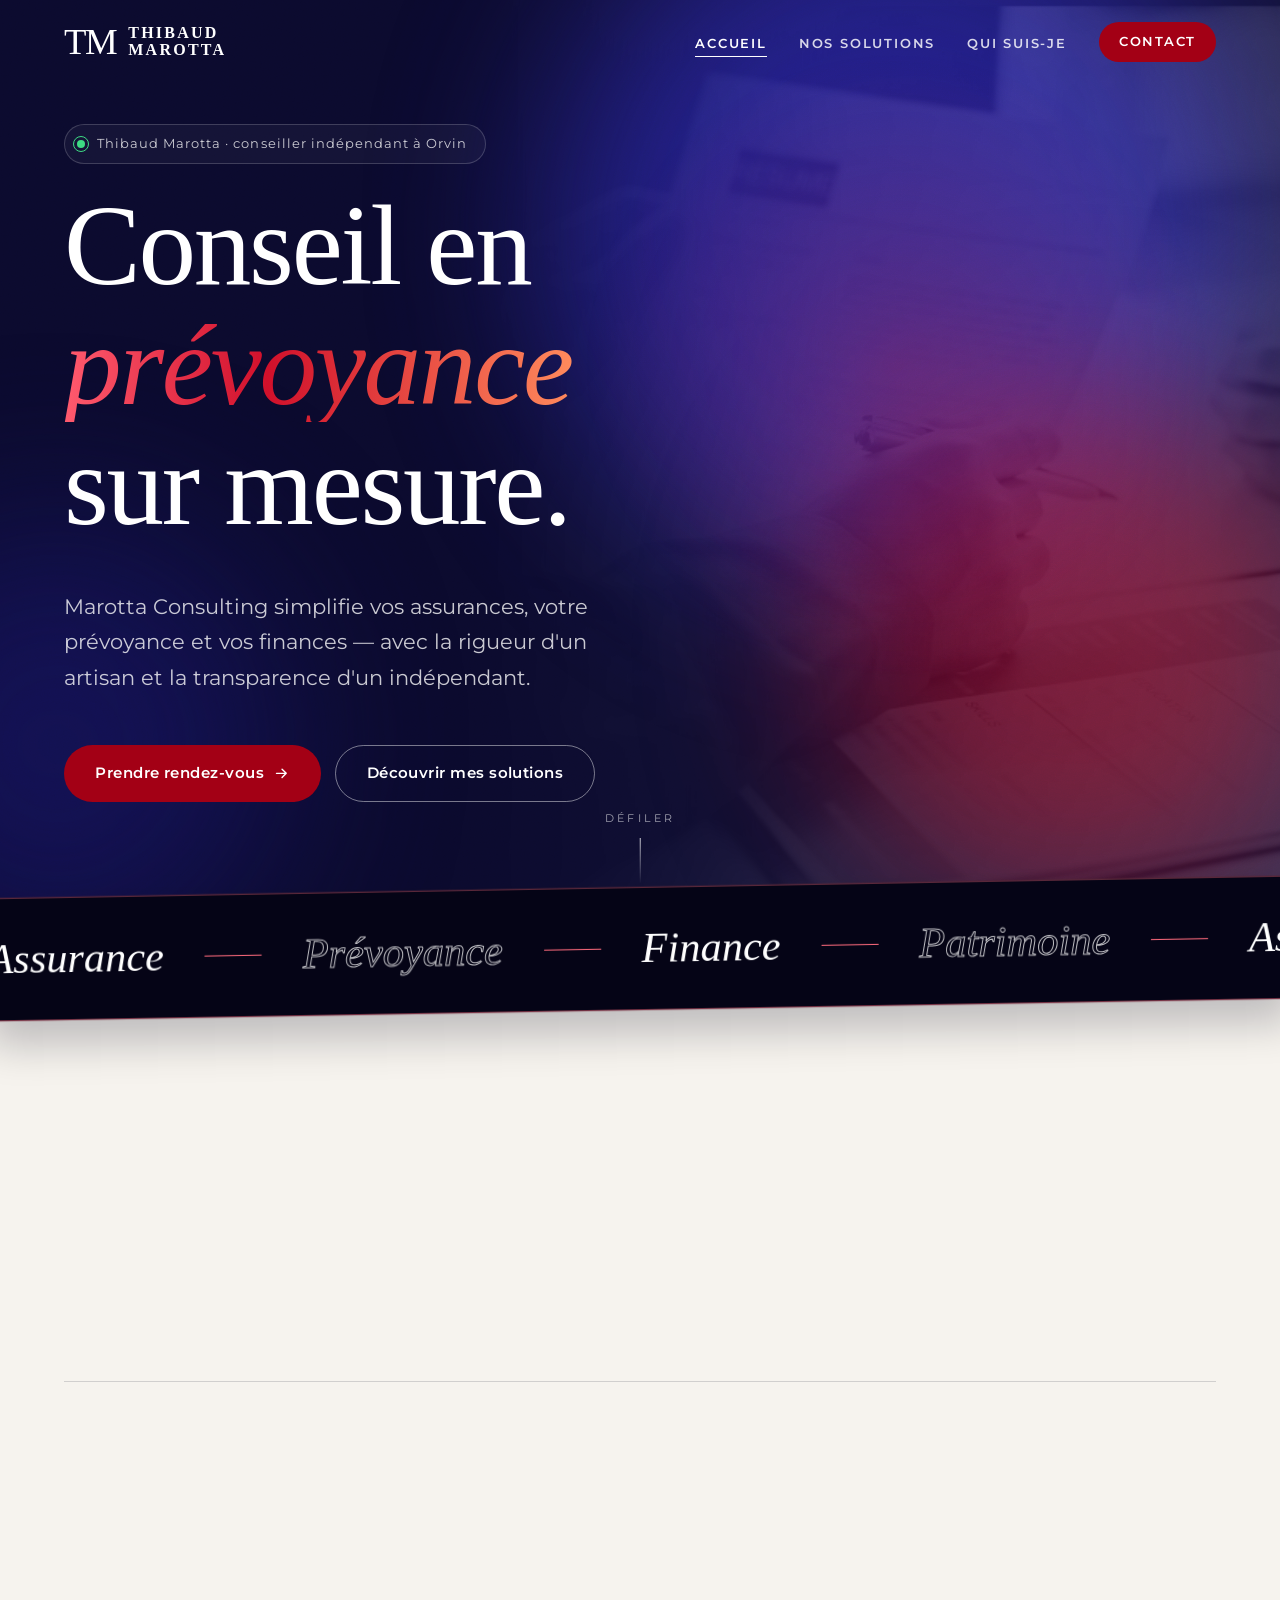
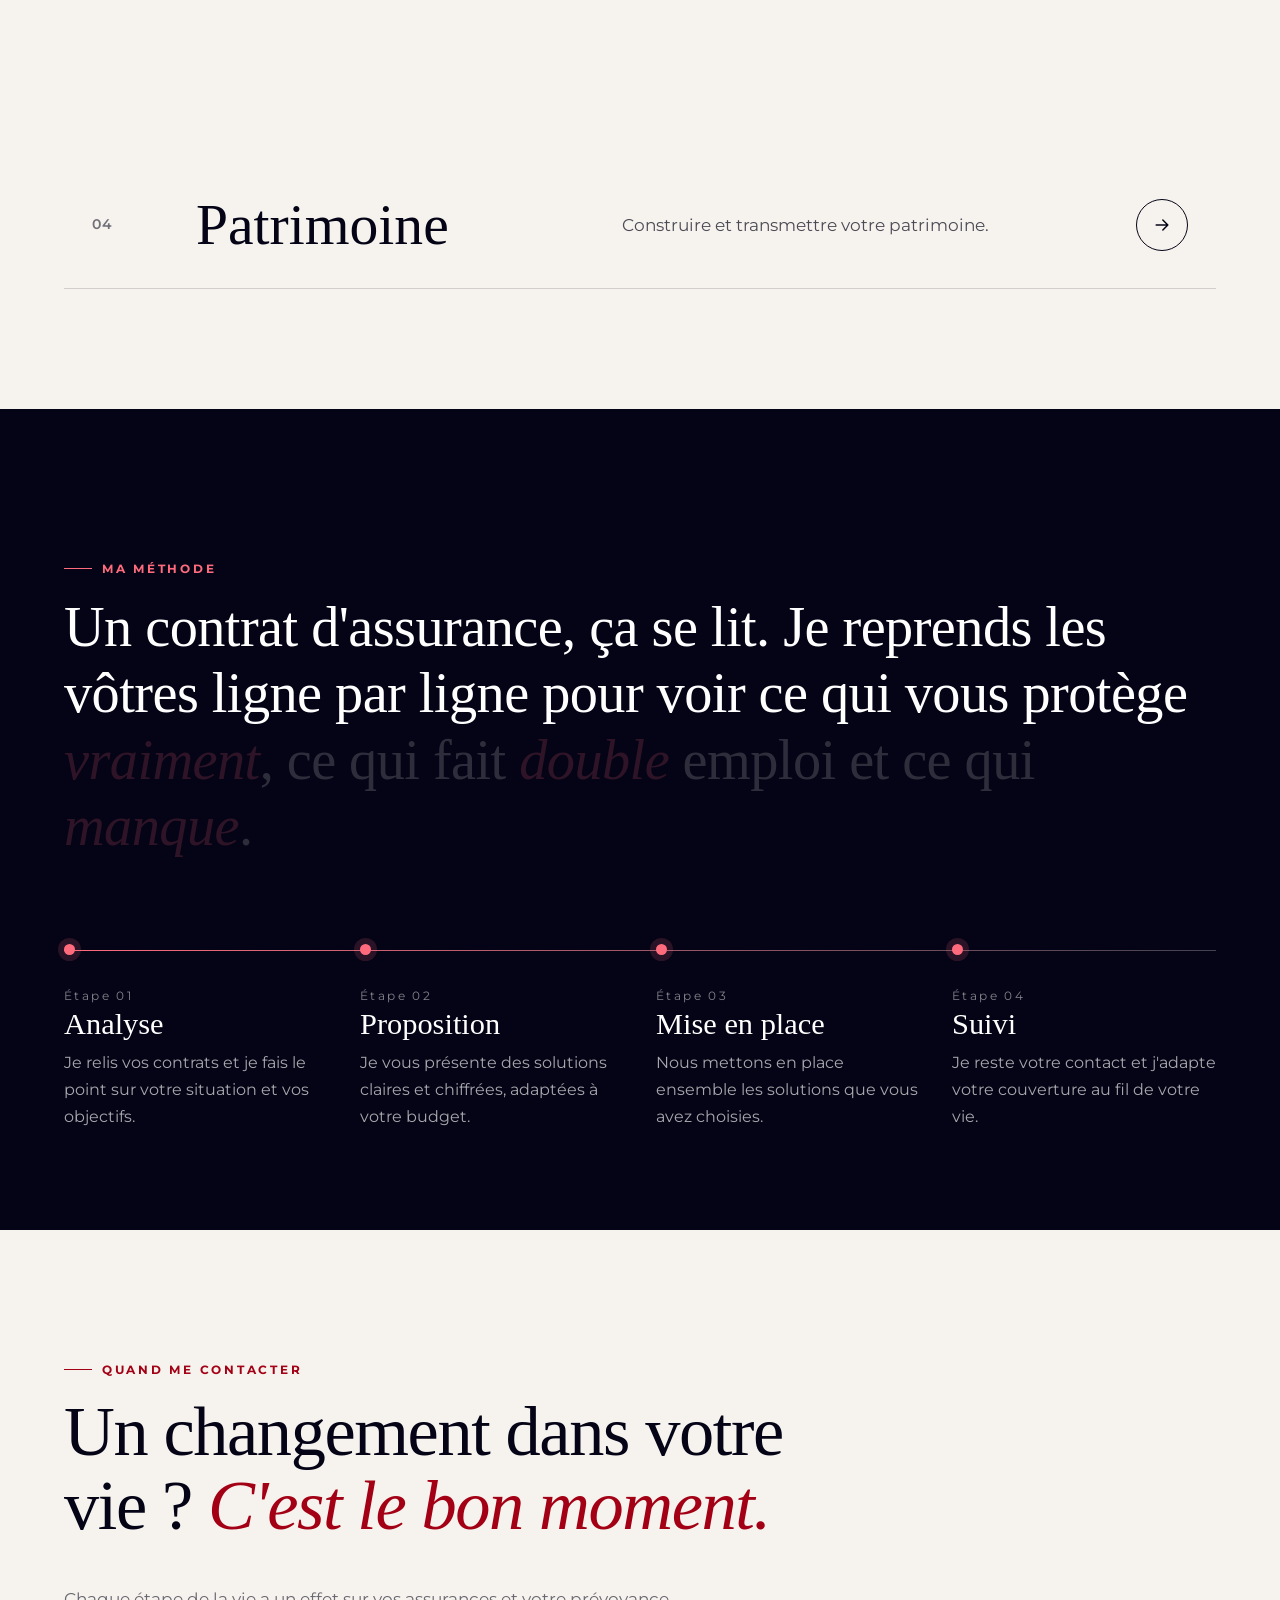
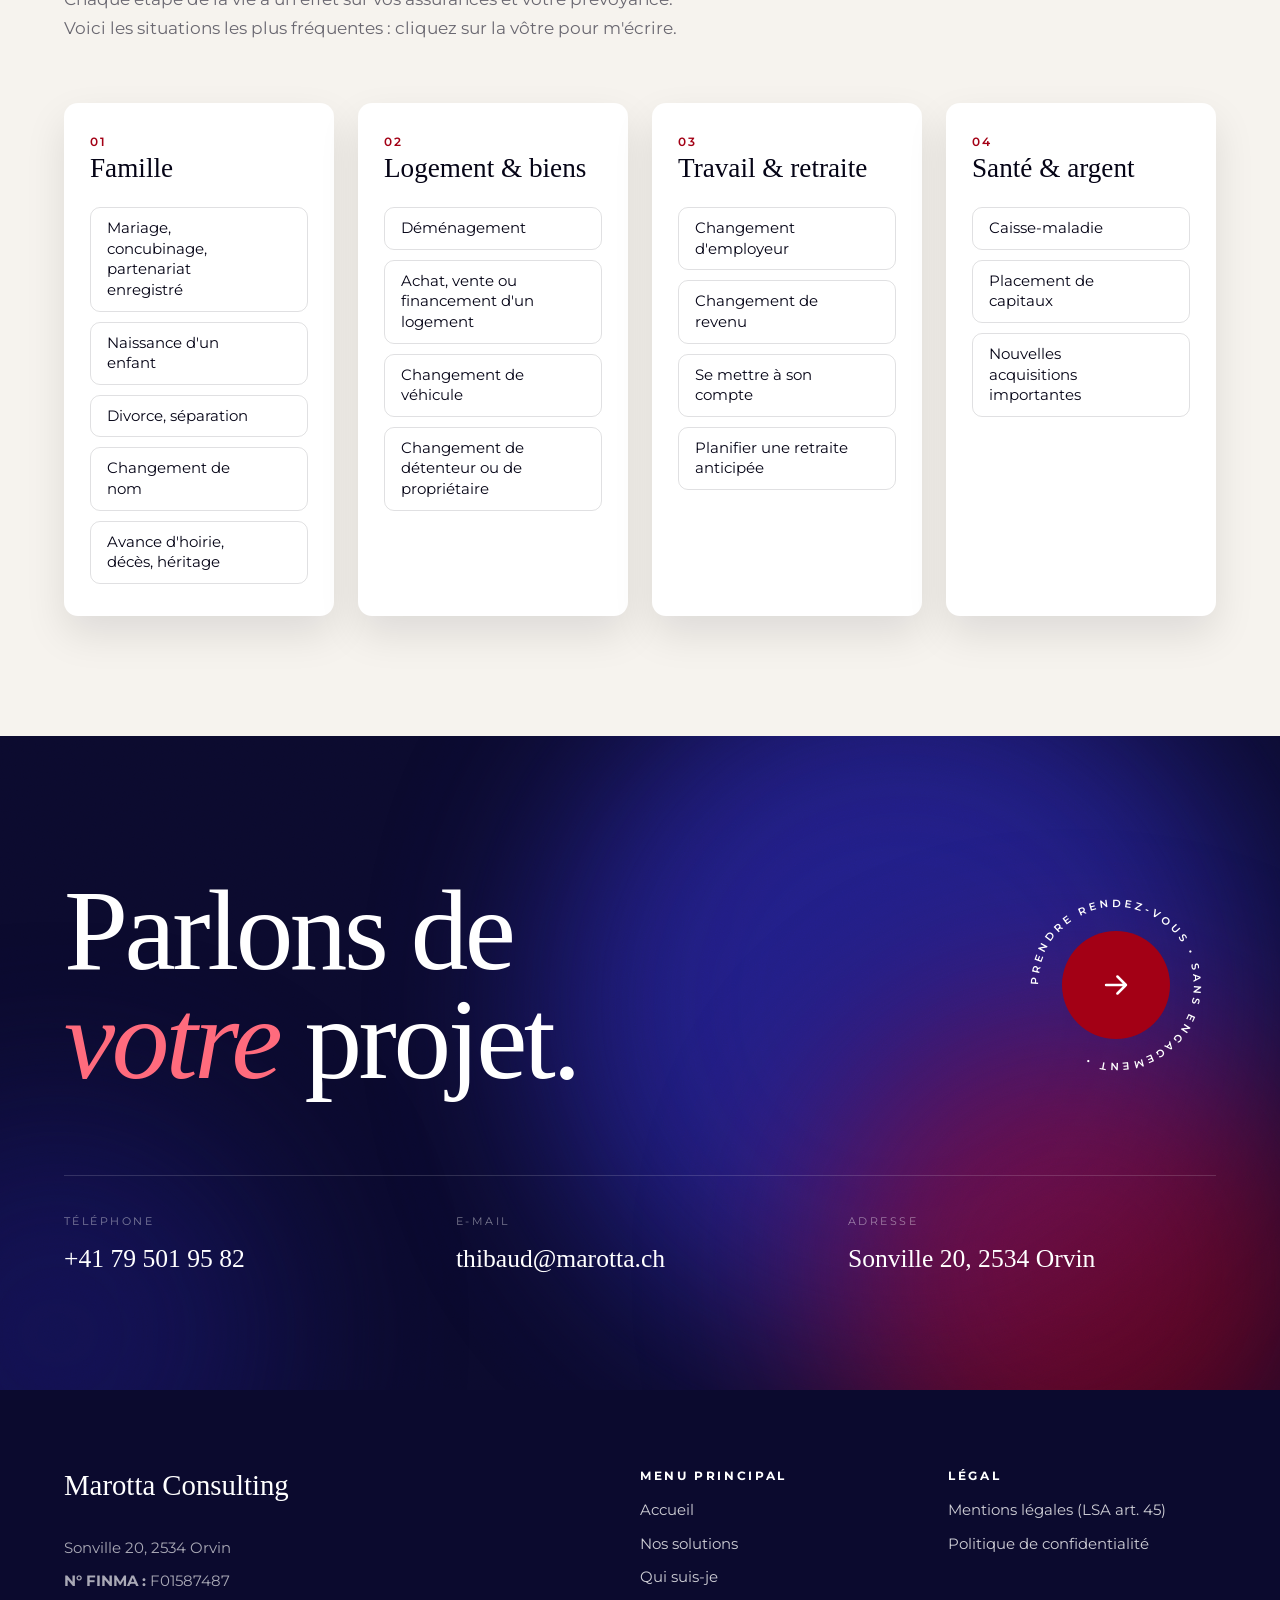
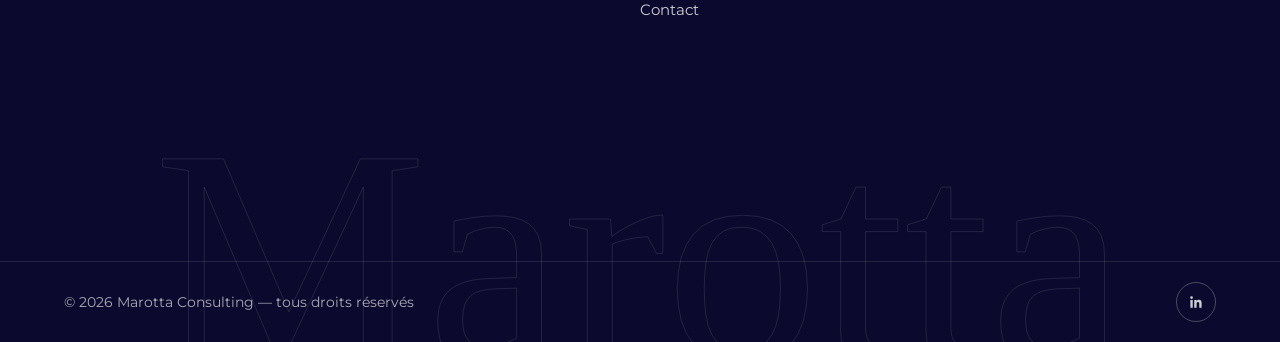
==== commit b62dc618: "Page Contact : QR code et bouton pour enregistrer le contact - Nouvelle fiche contact documents/thib" ====
--- a/index.html
+++ b/index.html
@@ -65,7 +65,7 @@
   <link rel="icon" href="images/favicon.svg" type="image/svg+xml">
   <link rel="preconnect" href="https://fonts.bunny.net">
   <link rel="stylesheet" href="https://fonts.bunny.net/css?family=montserrat:400,500,600,700&display=swap">
-  <link rel="stylesheet" href="css/style.css?v=7">
+  <link rel="stylesheet" href="css/style.css?v=8">
   <script>
     // Active les animations ; l'écran d'intro n'est montré qu'une fois par visite
     document.documentElement.classList.add("js");
@@ -311,6 +311,6 @@
     </div>
   </footer>
 
-  <script src="js/main.js?v=7"></script>
+  <script src="js/main.js?v=8"></script>
 </body>
 </html>
--- a/css/style.css
+++ b/css/style.css
@@ -1007,6 +1007,27 @@
 .alert-success { background: #e7f5ec; color: #135c2e; }
 
 .contact-side h2 { font-size: 2.2rem; }
+
+/* Carte de visite (QR + bouton vCard) */
+.vcard-box {
+  display: flex;
+  align-items: center;
+  gap: 24px;
+  margin-top: 36px;
+  padding: 22px;
+  background: var(--white);
+  border-radius: var(--radius);
+  box-shadow: var(--shadow);
+}
+.vcard-qr { display: none; flex: none; width: 170px; height: 170px; }
+.vcard-qr.is-ready { display: block; }
+.vcard-qr svg { display: block; width: 100%; height: 100%; }
+.vcard-box h3 { font-size: 1.4rem; margin-bottom: 0.3em; }
+.vcard-box p { margin: 0 0 14px; font-size: 0.9rem; color: var(--muted); line-height: 1.5; }
+.vcard-box .btn { padding: 0.75em 1.4em; font-size: 0.85rem; }
+@media (max-width: 420px) {
+  .vcard-box { flex-direction: column; align-items: flex-start; }
+}
 .contact-items { display: grid; gap: 22px; }
 .contact-item {
   display: flex;
